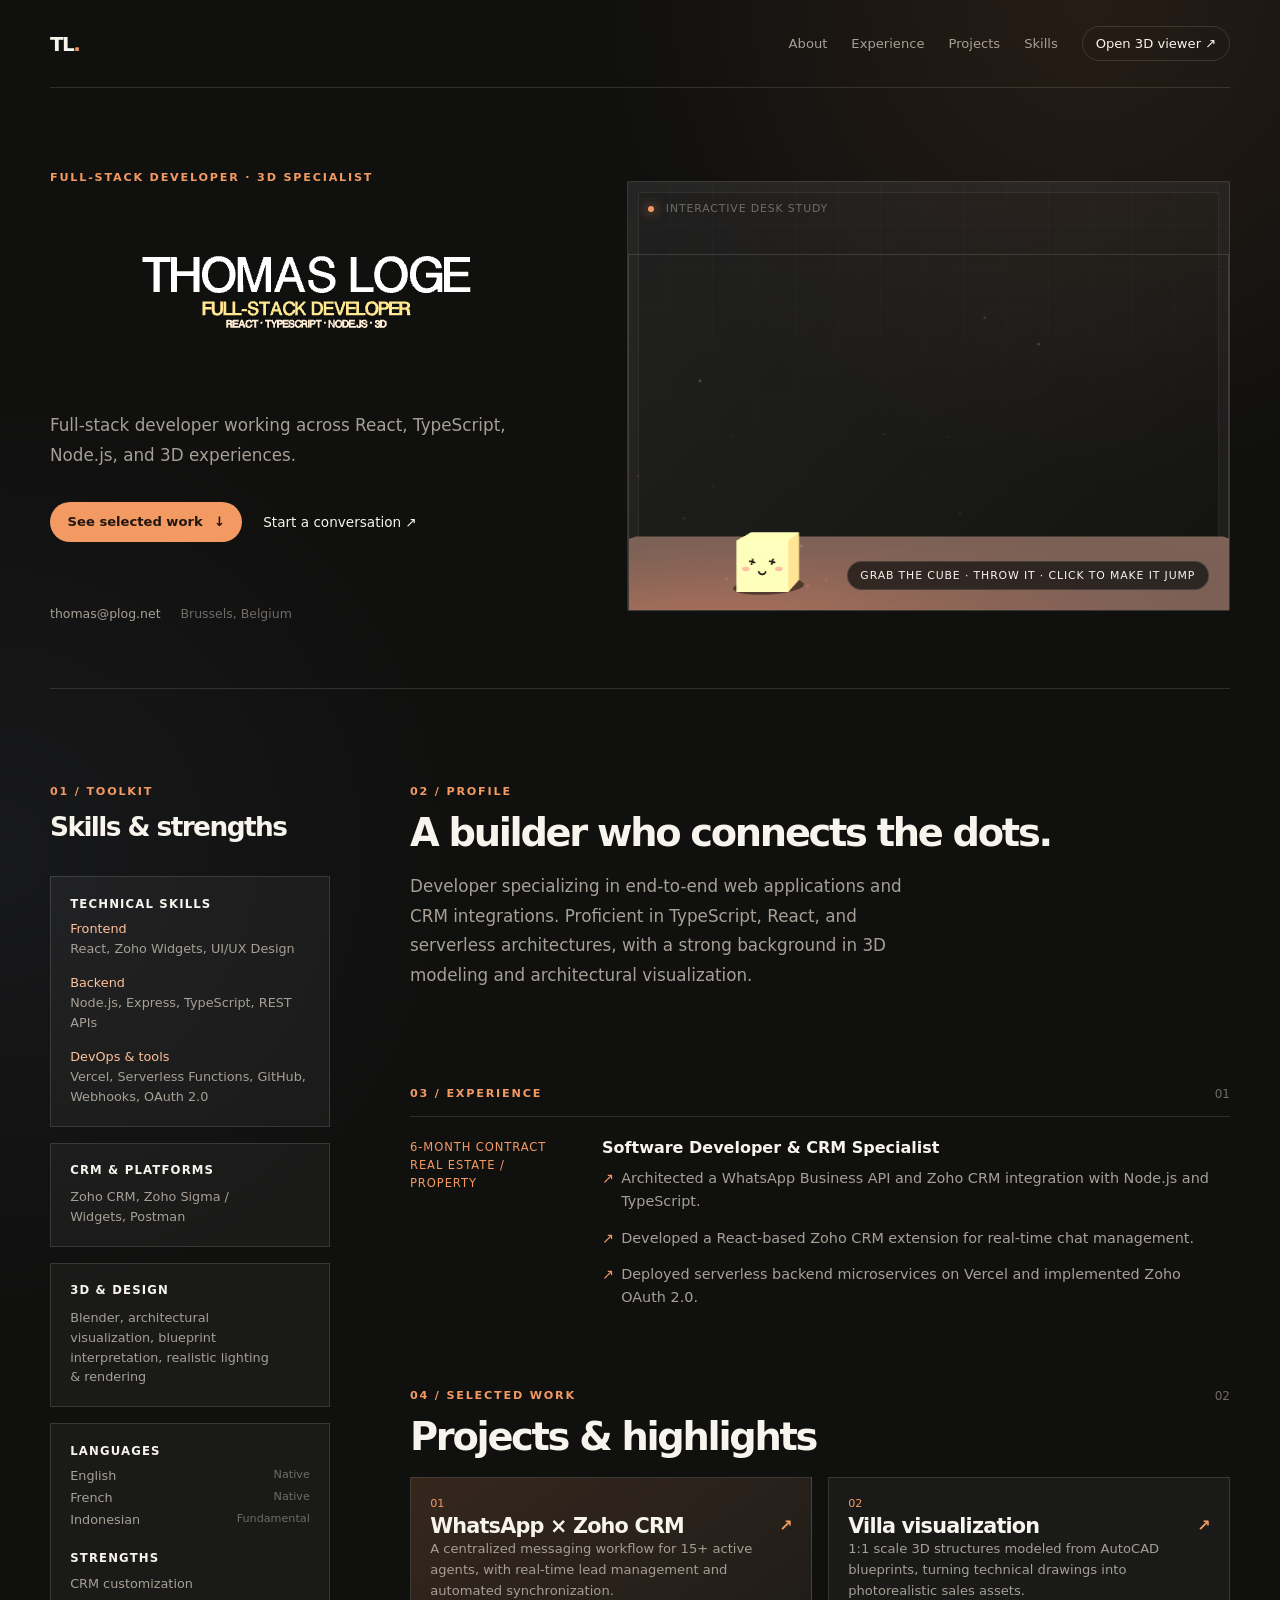
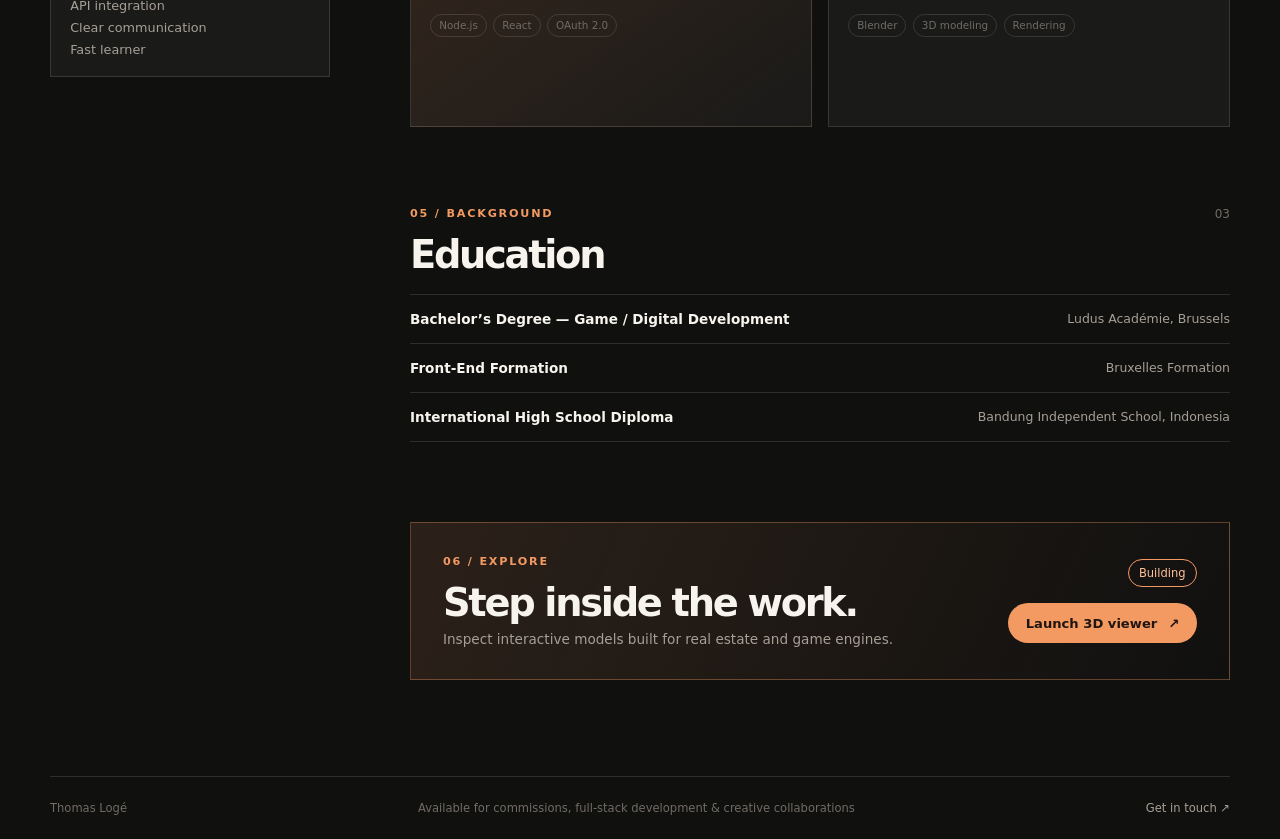
==== index.html @ ea8b8333 "fix: readable hero hint that matches the grab-and-throw interaction Co-Authored-By: Claude Opus 5.5 " ====
<!doctype html>
<html lang="en">
  <head>
    <meta charset="UTF-8" />
    <meta name="viewport" content="width=device-width, initial-scale=1.0" />
    <meta
      name="description"
      content="Thomas Logé is a full-stack developer and 3D specialist based in Brussels."
    />
    <title>Thomas Logé | Full-stack developer & 3D specialist</title>
    <link rel="stylesheet" href="css/styles.css?v=20260926c" />
  </head>

  <body>
    <div class="page-shell">
      <header class="topbar">
        <a class="brand" href="index.html" aria-label="Thomas Logé home">TL<span>.</span></a>
        <nav class="nav-links" aria-label="Primary navigation">
          <a href="#about">About</a>
          <a href="#experience">Experience</a>
          <a href="#projects">Projects</a>
          <a href="#skills">Skills</a>
          <a class="nav-cta" href="pages/viewer.html">Open 3D viewer <span aria-hidden="true">↗</span></a>
        </nav>
      </header>

      <main>
        <section class="hero" id="about">
          <div class="hero-copy">
            <p class="eyebrow">Full-stack developer · 3D specialist</p>
            <div class="hero-headline">
              <h1 class="sr-only">Thomas Logé</h1>
              <canvas id="heroHeadline3d" aria-label="Interactive 3D text reading Thomas Logé, full-stack developer"></canvas>
              <div id="heroHeadlineFallback" class="hero-headline-fallback" aria-hidden="true">
                <strong>Thomas <em>Logé</em></strong>
                <span>Full-stack developer · React · TypeScript · Node.js · 3D</span>
              </div>
            </div>
            <p class="hero-text">
              Full-stack developer working across React, TypeScript, Node.js, and 3D
              experiences.
            </p>
            <div class="hero-actions">
              <a class="btn btn-primary" href="#projects">See selected work <span aria-hidden="true">↓</span></a>
              <a class="text-link" href="mailto:thomas@plog.net">Start a conversation <span aria-hidden="true">↗</span></a>
            </div>
            <div class="contact-bar" aria-label="Contact details">
              <a href="mailto:thomas@plog.net">thomas@plog.net</a>
              <span>Brussels, Belgium</span>
            </div>
          </div>

          <div class="hero-visual" aria-label="Interactive 3D introduction">
            <div class="hero-visual-label"><span class="status-dot"></span> Interactive desk study</div>
            <div class="hero-title-3d">
              <canvas id="hero3dText" aria-label="Interactive 3D cube character"></canvas>
            </div>
            <p class="hero-hint">Grab the cube · throw it · click to make it jump</p>
          </div>
        </section>

        <div class="section-rule"></div>

        <section class="content-layout">
          <aside class="sidebar" id="skills">
            <div class="section-intro">
              <p class="eyebrow">01 / Toolkit</p>
              <h2>Skills & strengths</h2>
            </div>

            <article class="info-card">
              <h3>Technical skills</h3>
              <dl class="skill-list">
                <div><dt>Frontend</dt><dd>React, Zoho Widgets, UI/UX Design</dd></div>
                <div><dt>Backend</dt><dd>Node.js, Express, TypeScript, REST APIs</dd></div>
                <div><dt>DevOps & tools</dt><dd>Vercel, Serverless Functions, GitHub, Webhooks, OAuth 2.0</dd></div>
              </dl>
            </article>

            <article class="info-card compact-card">
              <h3>CRM & platforms</h3>
              <p>Zoho CRM, Zoho Sigma / Widgets, Postman</p>
            </article>

            <article class="info-card compact-card">
              <h3>3D & design</h3>
              <p>Blender, architectural visualization, blueprint interpretation, realistic lighting & rendering</p>
            </article>

            <article class="info-card split-card">
              <div>
                <h3>Languages</h3>
                <ul class="clean-list">
                  <li>English <span>Native</span></li>
                  <li>French <span>Native</span></li>
                  <li>Indonesian <span>Fundamental</span></li>
                </ul>
              </div>
              <div>
                <h3>Strengths</h3>
                <ul class="clean-list">
                  <li>CRM customization</li>
                  <li>API integration</li>
                  <li>Clear communication</li>
                  <li>Fast learner</li>
                </ul>
              </div>
            </article>
          </aside>

          <div class="main-column">
            <section class="section-block" aria-labelledby="summary-title">
              <p class="eyebrow">02 / Profile</p>
              <h2 id="summary-title">A builder who connects the dots.</h2>
              <p class="lead">
                Developer specializing in end-to-end web applications and CRM integrations.
                Proficient in TypeScript, React, and serverless architectures, with a strong
                background in 3D modeling and architectural visualization.
              </p>
            </section>

            <section class="section-block" id="experience" aria-labelledby="experience-title">
              <div class="section-heading">
                <p class="eyebrow">03 / Experience</p>
                <span class="section-index">01</span>
              </div>
              <div class="timeline-item">
                <div class="timeline-meta">6-month contract<br />Real estate / property</div>
                <div>
                  <h3 id="experience-title">Software Developer & CRM Specialist</h3>
                  <ul class="feature-list">
                    <li>Architected a WhatsApp Business API and Zoho CRM integration with Node.js and TypeScript.</li>
                    <li>Developed a React-based Zoho CRM extension for real-time chat management.</li>
                    <li>Deployed serverless backend microservices on Vercel and implemented Zoho OAuth 2.0.</li>
                  </ul>
                </div>
              </div>
            </section>

            <section class="section-block" id="projects" aria-labelledby="projects-title">
              <div class="section-heading">
                <p class="eyebrow">04 / Selected work</p>
                <span class="section-index">02</span>
              </div>
              <h2 id="projects-title">Projects & highlights</h2>
              <div class="project-grid">
                <article class="project-card project-card-accent" data-project-card>
                  <span class="project-number">01</span>
                  <button class="project-toggle" type="button" aria-expanded="false">
                    <span>WhatsApp × Zoho CRM</span><span class="project-arrow" aria-hidden="true">↗</span>
                  </button>
                  <p>A centralized messaging workflow for 15+ active agents, with real-time lead management and automated synchronization.</p>
                  <div class="tag-list"><span>Node.js</span><span>React</span><span>OAuth 2.0</span></div>
                  <div class="project-detail">
                    <strong>What I built</strong>
                    <p>A Node.js and TypeScript bridge, a React CRM widget, OAuth 2.0 authentication, and REST webhooks for reliable lead synchronization.</p>
                  </div>
                </article>
                <article class="project-card" data-project-card>
                  <span class="project-number">02</span>
                  <button class="project-toggle" type="button" aria-expanded="false">
                    <span>Villa visualization</span><span class="project-arrow" aria-hidden="true">↗</span>
                  </button>
                  <p>1:1 scale 3D structures modeled from AutoCAD blueprints, turning technical drawings into photorealistic sales assets.</p>
                  <div class="tag-list"><span>Blender</span><span>3D modeling</span><span>Rendering</span></div>
                  <div class="project-detail">
                    <strong>What I built</strong>
                    <p>Technical models from 2D drawings, resolved design conflicts before construction, and photorealistic renders for property sales.</p>
                  </div>
                </article>
              </div>
            </section>

            <section class="section-block" aria-labelledby="education-title">
              <div class="section-heading">
                <p class="eyebrow">05 / Background</p>
                <span class="section-index">03</span>
              </div>
              <h2 id="education-title">Education</h2>
              <div class="education-list">
                <div><strong>Bachelor’s Degree — Game / Digital Development</strong><span>Ludus Académie, Brussels</span></div>
                <div><strong>Front-End Formation</strong><span>Bruxelles Formation</span></div>
                <div><strong>International High School Diploma</strong><span>Bandung Independent School, Indonesia</span></div>
              </div>
            </section>

            <section class="viewer-promo" aria-labelledby="viewer-title">
              <div>
                <p class="eyebrow">06 / Explore</p>
                <h2 id="viewer-title">Step inside the work.</h2>
                <p>Inspect interactive models built for real estate and game engines.</p>
              </div>
              <div class="model-launcher">
                <div id="modelList" class="model-list"><span class="muted">Loading models…</span></div>
                <a id="enterModelBtn" class="btn btn-primary" href="pages/viewer.html">Launch 3D viewer <span aria-hidden="true">↗</span></a>
              </div>
            </section>
          </div>
        </section>
      </main>

      <footer class="footer">
        <span>Thomas Logé</span>
        <span>Available for commissions, full-stack development & creative collaborations</span>
        <a href="mailto:thomas@plog.net">Get in touch ↗</a>
      </footer>
    </div>

    <script type="importmap">
      {"imports":{"three":"./js/libs/package/build/three.module.js"}}
    </script>
    <script type="module" src="js/home.js?v=20260926d"></script>
  </body>
</html>
---- css/styles.css ----
:root {
  color-scheme: dark;
  --ink: #f7f3ed;
  --muted: #a69f96;
  --faint: #706b65;
  --line: rgba(247, 243, 237, 0.13);
  --panel: rgba(255, 255, 255, 0.045);
  --orange: #f39a63;
  --orange-light: #ffc09a;
  --bg: #10100f;
  font-family: Inter, ui-sans-serif, system-ui, -apple-system, BlinkMacSystemFont, "Segoe UI", sans-serif;
}

* { box-sizing: border-box; }
html { scroll-behavior: smooth; }
body {
  margin: 0;
  min-height: 100vh;
  color: var(--ink);
  background:
    radial-gradient(circle at 85% 0%, rgba(117, 72, 43, .22), transparent 30rem),
    radial-gradient(circle at 0% 35%, rgba(68, 74, 93, .15), transparent 28rem),
    var(--bg);
}
a { color: inherit; }
.page-shell { width: min(1180px, calc(100% - 3rem)); margin: auto; }
.topbar { display: flex; align-items: center; justify-content: space-between; min-height: 88px; border-bottom: 1px solid var(--line); }
.brand { font-size: 1.25rem; font-weight: 800; letter-spacing: -.08em; text-decoration: none; }
.brand span { color: var(--orange); }
.nav-links { display: flex; align-items: center; gap: 1.5rem; }
.nav-links a { color: var(--muted); font-size: .82rem; text-decoration: none; transition: color .2s ease; }
.nav-links a:hover, .nav-links a:focus-visible { color: var(--ink); }
.nav-links .nav-cta { color: var(--ink); padding: .55rem .8rem; border: 1px solid var(--line); border-radius: 999px; }
.hero { display: grid; grid-template-columns: minmax(0, .92fr) minmax(420px, 1.08fr); gap: 4rem; align-items: center; min-height: 600px; padding: 5rem 0 4rem; }
.eyebrow { margin: 0 0 1rem; color: var(--orange); font-size: .7rem; font-weight: 700; letter-spacing: .16em; text-transform: uppercase; }
h1, h2, h3, p { margin-top: 0; }
.sr-only { position: absolute; width: 1px; height: 1px; overflow: hidden; clip: rect(0,0,0,0); white-space: nowrap; clip-path: inset(50%); }
h1 { max-width: 650px; margin-bottom: 1.5rem; font-size: clamp(3.5rem, 7vw, 6.7rem); line-height: .92; letter-spacing: -.08em; }
h1 em { color: var(--orange-light); font-style: normal; }
h2 { margin-bottom: 1.25rem; font-size: clamp(1.8rem, 3vw, 3rem); line-height: 1; letter-spacing: -.06em; }
h3 { margin-bottom: .65rem; font-size: 1rem; }
.hero-text, .lead { max-width: 520px; color: var(--muted); font-size: 1.05rem; line-height: 1.75; }
.hero-headline { min-height: 175px; position: relative; margin-bottom: 1.5rem; }
#heroHeadline3d { width: 100%; height: 175px; cursor: grab; touch-action: none; }
#heroHeadline3d:active { cursor: grabbing; }
.hero-headline-fallback { position: absolute; inset: 0; display: flex; flex-direction: column; justify-content: center; gap: .55rem; pointer-events: none; }
.hero-headline-fallback strong { font-size: clamp(3.5rem, 7vw, 6.7rem); line-height: .92; letter-spacing: -.08em; }
.hero-headline-fallback em { color: var(--orange-light); font-style: normal; }
.hero-headline-fallback span { color: var(--orange); font-size: .75rem; letter-spacing: .1em; text-transform: uppercase; }
.hero-headline-fallback.hidden { display: none; }
.hero-actions { display: flex; align-items: center; gap: 1.3rem; margin-top: 2rem; }
.btn { display: inline-flex; align-items: center; gap: .7rem; border: 0; border-radius: 999px; padding: .78rem 1.1rem; font: inherit; font-size: .82rem; font-weight: 700; text-decoration: none; transition: transform .2s ease, background .2s ease; }
.btn:hover, .btn:focus-visible { transform: translateY(-2px); }
.btn-primary { color: #21150f; background: var(--orange); }
.text-link { color: var(--ink); font-size: .85rem; text-decoration: none; }
.text-link span, .btn span { color: inherit; }
.contact-bar { display: flex; gap: 1.25rem; margin-top: 4rem; color: var(--faint); font-size: .78rem; }
.contact-bar a { color: var(--muted); text-decoration: none; }
.hero-visual { min-height: 430px; position: relative; overflow: hidden; border: 1px solid var(--line); border-radius: 2px; background: linear-gradient(135deg, rgba(255,255,255,.07), rgba(255,255,255,.015)); box-shadow: inset 0 0 0 10px rgba(16,16,15,.35), inset 0 0 0 11px rgba(247,243,237,.08); }
.hero-visual::before { content: ""; position: absolute; inset: 0; opacity: .35; background-image: linear-gradient(rgba(255,255,255,.06) 1px, transparent 1px), linear-gradient(90deg, rgba(255,255,255,.06) 1px, transparent 1px); background-size: 42px 42px; mask-image: linear-gradient(to bottom, black, transparent); }
.hero-visual-label, .hero-hint { position: absolute; z-index: 2; color: var(--faint); font-size: .68rem; letter-spacing: .08em; text-transform: uppercase; }
.hero-visual-label { top: 1.25rem; left: 1.25rem; }
.hero-hint { right: 1.25rem; bottom: 1.25rem; margin: 0; padding: .45rem .8rem; border: 1px solid rgba(255,255,255,.12); border-radius: 999px; background: rgba(16,16,15,.72); color: var(--ink); pointer-events: none; }
.status-dot { display: inline-block; width: 6px; height: 6px; margin-right: .45rem; border-radius: 50%; background: var(--orange); box-shadow: 0 0 12px var(--orange); }
.hero-title-3d {
  position: absolute;
  inset: 4.5rem 0 0;
  border: 1px solid var(--line);
  border-bottom: 0;
}
#hero3dText { width: 100%; height: 100%; cursor: grab; touch-action: none; }
#hero3dText:active { cursor: grabbing; }
.section-rule { border-top: 1px solid var(--line); }
.content-layout { display: grid; grid-template-columns: 280px minmax(0, 1fr); gap: 5rem; padding: 6rem 0; }
.sidebar { display: flex; flex-direction: column; gap: 1rem; }
.section-intro h2 { font-size: 1.65rem; }
.info-card, .project-card { padding: 1.2rem; border: 1px solid var(--line); background: var(--panel); }
.info-card h3 { color: var(--ink); font-size: .73rem; letter-spacing: .1em; text-transform: uppercase; }
.skill-list, .skill-list div { margin: 0; }
.skill-list { display: grid; gap: 1rem; }
.skill-list dt { margin-bottom: .2rem; color: var(--orange-light); font-size: .8rem; }
.skill-list dd, .info-card p { margin: 0; color: var(--muted); font-size: .8rem; line-height: 1.55; }
.compact-card p { max-width: 210px; }
.split-card { display: grid; gap: 1.5rem; }
.clean-list, .feature-list { margin: 0; padding: 0; list-style: none; }
.clean-list { display: grid; gap: .45rem; color: var(--muted); font-size: .8rem; }
.clean-list li { display: flex; justify-content: space-between; gap: .5rem; }
.clean-list span { color: var(--faint); font-size: .7rem; }
.main-column { min-width: 0; }
.section-block { padding: 0 0 5rem; }
.section-heading { display: flex; justify-content: space-between; align-items: start; }
.section-index { color: var(--faint); font-size: .75rem; }
.timeline-item { display: grid; grid-template-columns: 160px 1fr; gap: 2rem; padding-top: 1.3rem; border-top: 1px solid var(--line); }
.timeline-meta { color: var(--orange); font-size: .72rem; line-height: 1.6; text-transform: uppercase; letter-spacing: .08em; }
.feature-list { display: grid; gap: .85rem; color: var(--muted); font-size: .9rem; line-height: 1.6; }
.feature-list li { position: relative; padding-left: 1.2rem; }
.feature-list li::before { content: "↗"; position: absolute; left: 0; color: var(--orange); }
.project-grid { display: grid; grid-template-columns: repeat(2, minmax(0, 1fr)); gap: 1rem; }
.project-card { min-height: 250px; position: relative; display: flex; flex-direction: column; cursor: grab; transform: translate3d(0,0,0) rotate(0deg); transition: border-color .2s ease, background .2s ease, transform .18s ease, box-shadow .2s ease; touch-action: none; }
.project-card:active { cursor: grabbing; }
.project-card:hover, .project-card.is-expanded { border-color: rgba(243,154,99,.5); box-shadow: 0 18px 35px rgba(0,0,0,.16); }
.project-card-accent { background: linear-gradient(145deg, rgba(243,154,99,.17), var(--panel)); }
.project-number { color: var(--orange); font-size: .7rem; }
.project-toggle { display: flex; align-items: center; justify-content: space-between; gap: 1rem; margin-top: auto; padding: 0; border: 0; color: var(--ink); background: transparent; cursor: pointer; font: inherit; font-size: 1.3rem; font-weight: 700; letter-spacing: -.04em; text-align: left; }
.project-arrow { color: var(--orange); font-size: 1rem; transition: transform .2s ease; }
.project-card.is-expanded .project-arrow { transform: rotate(90deg); }
.project-card p { color: var(--muted); font-size: .82rem; line-height: 1.6; }
.project-detail { display: grid; grid-template-rows: 0fr; opacity: 0; transition: grid-template-rows .3s ease, opacity .2s ease, margin-top .3s ease; }
.project-detail > * { overflow: hidden; }
.project-detail strong { color: var(--orange-light); font-size: .72rem; text-transform: uppercase; letter-spacing: .1em; }
.project-detail p { margin: .4rem 0 0; }
.project-card.is-expanded .project-detail { grid-template-rows: 1fr; opacity: 1; margin-top: 1rem; }
.tag-list { display: flex; flex-wrap: wrap; gap: .4rem; }
.tag-list span { padding: .3rem .5rem; border: 1px solid var(--line); border-radius: 999px; color: var(--faint); font-size: .65rem; }
.education-list { border-top: 1px solid var(--line); }
.education-list div { display: flex; justify-content: space-between; gap: 1rem; padding: 1rem 0; border-bottom: 1px solid var(--line); font-size: .85rem; }
.education-list span { color: var(--muted); font-size: .78rem; text-align: right; }
.viewer-promo { display: flex; justify-content: space-between; gap: 2rem; padding: 2rem; border: 1px solid rgba(243,154,99,.35); background: linear-gradient(115deg, rgba(243,154,99,.12), transparent); }
.viewer-promo h2 { margin-bottom: .5rem; }
.viewer-promo p:not(.eyebrow) { margin: 0; color: var(--muted); font-size: .85rem; }
.model-launcher { display: flex; flex-direction: column; align-items: flex-end; justify-content: center; gap: 1rem; min-width: 190px; }
.model-list { color: var(--muted); font-size: .8rem; }
.model-list ul { display: flex; flex-wrap: wrap; gap: .4rem; margin: 0; padding: 0; list-style: none; }
.model-list button { border: 1px solid var(--line); border-radius: 999px; padding: .4rem .65rem; color: var(--muted); background: transparent; cursor: pointer; font: inherit; font-size: .72rem; }
.model-list button.selected { border-color: var(--orange); color: var(--orange-light); }
.footer { display: flex; justify-content: space-between; gap: 1rem; padding: 1.5rem 0; border-top: 1px solid var(--line); color: var(--faint); font-size: .72rem; }
.footer a { color: var(--muted); text-decoration: none; }
.muted { color: var(--muted); }
.section-block, .sidebar, .viewer-promo { opacity: 0; transform: translateY(22px); transition: opacity .65s ease, transform .65s ease; }
.section-block.is-visible, .sidebar.is-visible, .viewer-promo.is-visible { opacity: 1; transform: translateY(0); }

/* Viewer */
body.viewer-page { background: #080909; }
.viewer-shell { min-height: 100vh; display: flex; flex-direction: column; }
.viewer-topbar { display: flex; justify-content: space-between; align-items: center; padding: 1rem 1.5rem; }
.viewer-topbar .brand { white-space: nowrap; }
.viewer-menu-toggle { display: none; border: 1px solid var(--line); border-radius: 999px; padding: .5rem .7rem; color: var(--ink); background: transparent; cursor: pointer; font: inherit; font-size: 1rem; line-height: 1; }
.viewer-topbar .nav-links .active { color: var(--ink); }
.viewer-main { flex: 1; display: flex; padding: 0 1.5rem 1.5rem; }
.viewer-canvas { position: relative; flex: 1; min-height: 78vh; overflow: hidden; border: 1px solid var(--line); background: #050606; cursor: grab; }
.viewer-canvas.looking { cursor: grabbing; }
.viewer-canvas canvas { display: block; width: 100%; height: 100%; }
.viewer-overlay { position: absolute; z-index: 2; inset: 0; display: flex; justify-content: center; align-items: center; padding: 2rem; background: rgba(5,6,6,.72); text-align: center; }
.overlay-card { max-width: 450px; padding: 2rem; border: 1px solid var(--line); background: rgba(16,16,15,.9); }
.overlay-card h1 { margin: 0 0 .75rem; font-size: 2rem; letter-spacing: -.06em; }
.overlay-card p { color: var(--muted); line-height: 1.6; }
.viewer-canvas:active { cursor: grabbing; }
.viewer-canvas > canvas { position: absolute; inset: 0; touch-action: none; }
.viewer-status[hidden], .viewer-progress[hidden] { display: none; }
.viewer-status { position: absolute; z-index: 3; inset: 0; display: flex; flex-direction: column; align-items: center; justify-content: center; gap: .9rem; color: var(--muted); font-size: .9rem; pointer-events: none; }
.viewer-status p { margin: 0; }
.viewer-progress { width: min(240px, 60%); height: 3px; border-radius: 999px; background: var(--line); overflow: hidden; }
.viewer-progress span { display: block; width: 0; height: 100%; background: var(--orange); transition: width .2s ease; }
.viewer-tools { position: absolute; z-index: 3; top: 1rem; right: 1rem; display: flex; gap: .5rem; }
.viewer-tools button { padding: .5rem .85rem; border: 1px solid var(--line); border-radius: 999px; background: rgba(16,16,15,.82); color: var(--ink); font: inherit; font-size: .78rem; cursor: pointer; }
.viewer-tools button:hover, .viewer-tools button:focus-visible { border-color: var(--orange); }
.viewer-hint { position: absolute; z-index: 3; left: 50%; bottom: 1rem; display: flex; flex-wrap: wrap; justify-content: center; gap: .4rem 1rem; max-width: calc(100% - 2rem); margin: 0; padding: .55rem 1.1rem; border: 1px solid var(--line); border-radius: 999px; background: rgba(16,16,15,.82); color: var(--muted); font-size: .78rem; transform: translateX(-50%); pointer-events: none; transition: opacity .6s ease; }
.viewer-hint.is-faded { opacity: .3; }
.viewer-hint kbd { margin-right: .15rem; padding: 0 .35rem; border: 1px solid var(--line); border-radius: .3rem; color: var(--ink); font: inherit; }
@media (hover: none) { .viewer-hint .keys-only { display: none; } }

@media (max-width: 820px) {
  .page-shell { width: min(100% - 2rem, 620px); }
  .topbar { align-items: flex-start; gap: 1rem; padding: 1.25rem 0; }
  .nav-links { flex-wrap: wrap; justify-content: flex-end; gap: .7rem 1rem; }
  .nav-links a:not(.nav-cta) { display: none; }
  .hero { grid-template-columns: 1fr; gap: 2rem; min-height: 0; padding: 4rem 0; }
  .hero-visual { min-height: 330px; }
  .content-layout { grid-template-columns: 1fr; gap: 3rem; padding: 4rem 0; }
  .sidebar { display: grid; grid-template-columns: repeat(2, minmax(0, 1fr)); }
  .section-intro { grid-column: 1 / -1; }
  .project-grid { grid-template-columns: 1fr; }
  .viewer-promo { flex-direction: column; }
  .model-launcher { align-items: flex-start; }
  .footer { flex-direction: column; }
  .viewer-topbar { position: relative; padding: 1rem; }
  .viewer-menu-toggle { display: inline-flex; align-items: center; justify-content: center; margin-left: auto; }
  .viewer-topbar .nav-links { position: absolute; z-index: 5; top: calc(100% - .25rem); right: 1rem; display: none; flex-direction: column; align-items: stretch; gap: 0; min-width: 150px; padding: .4rem; border: 1px solid var(--line); border-radius: .5rem; background: rgba(16,16,15,.97); box-shadow: 0 16px 30px rgba(0,0,0,.25); }
  .viewer-topbar .nav-links.is-open { display: flex; }
  .viewer-topbar .nav-links a { display: block; padding: .7rem .75rem; }
  .viewer-main { min-height: 0; padding: 0 .75rem .75rem; }
  .viewer-canvas { min-height: calc(100vh - 5rem); }
}
@media (prefers-reduced-motion: reduce) {
  html { scroll-behavior: auto; }
  *, *::before, *::after { animation-duration: .01ms !important; animation-iteration-count: 1 !important; transition-duration: .01ms !important; }
  .section-block, .sidebar, .viewer-promo { opacity: 1; transform: none; }
}
@media (max-width: 520px) {
  .page-shell { width: min(100% - 1.5rem, 480px); }
  h1 { font-size: clamp(3rem, 15vw, 4.5rem); }
  .hero-actions, .contact-bar { flex-wrap: wrap; }
  .hero { padding: 3rem 0; }
  .hero-headline { min-height: 140px; }
  #heroHeadline3d { height: 140px; }
  .hero-visual { min-height: 360px; }
  .hero-visual-label { top: .9rem; left: .9rem; }
  .hero-hint { right: .9rem; bottom: .9rem; max-width: 65%; text-align: right; }
  .content-layout { padding: 3.5rem 0; }
  .sidebar { display: flex; }
  .timeline-item, .education-list div { grid-template-columns: 1fr; display: grid; gap: .6rem; }
  .education-list span { text-align: left; }
  .viewer-topbar .brand { max-width: calc(100% - 3.5rem); overflow: hidden; text-overflow: ellipsis; }
  .viewer-overlay { padding: 1rem; }
  .overlay-card { padding: 1.35rem; }
}
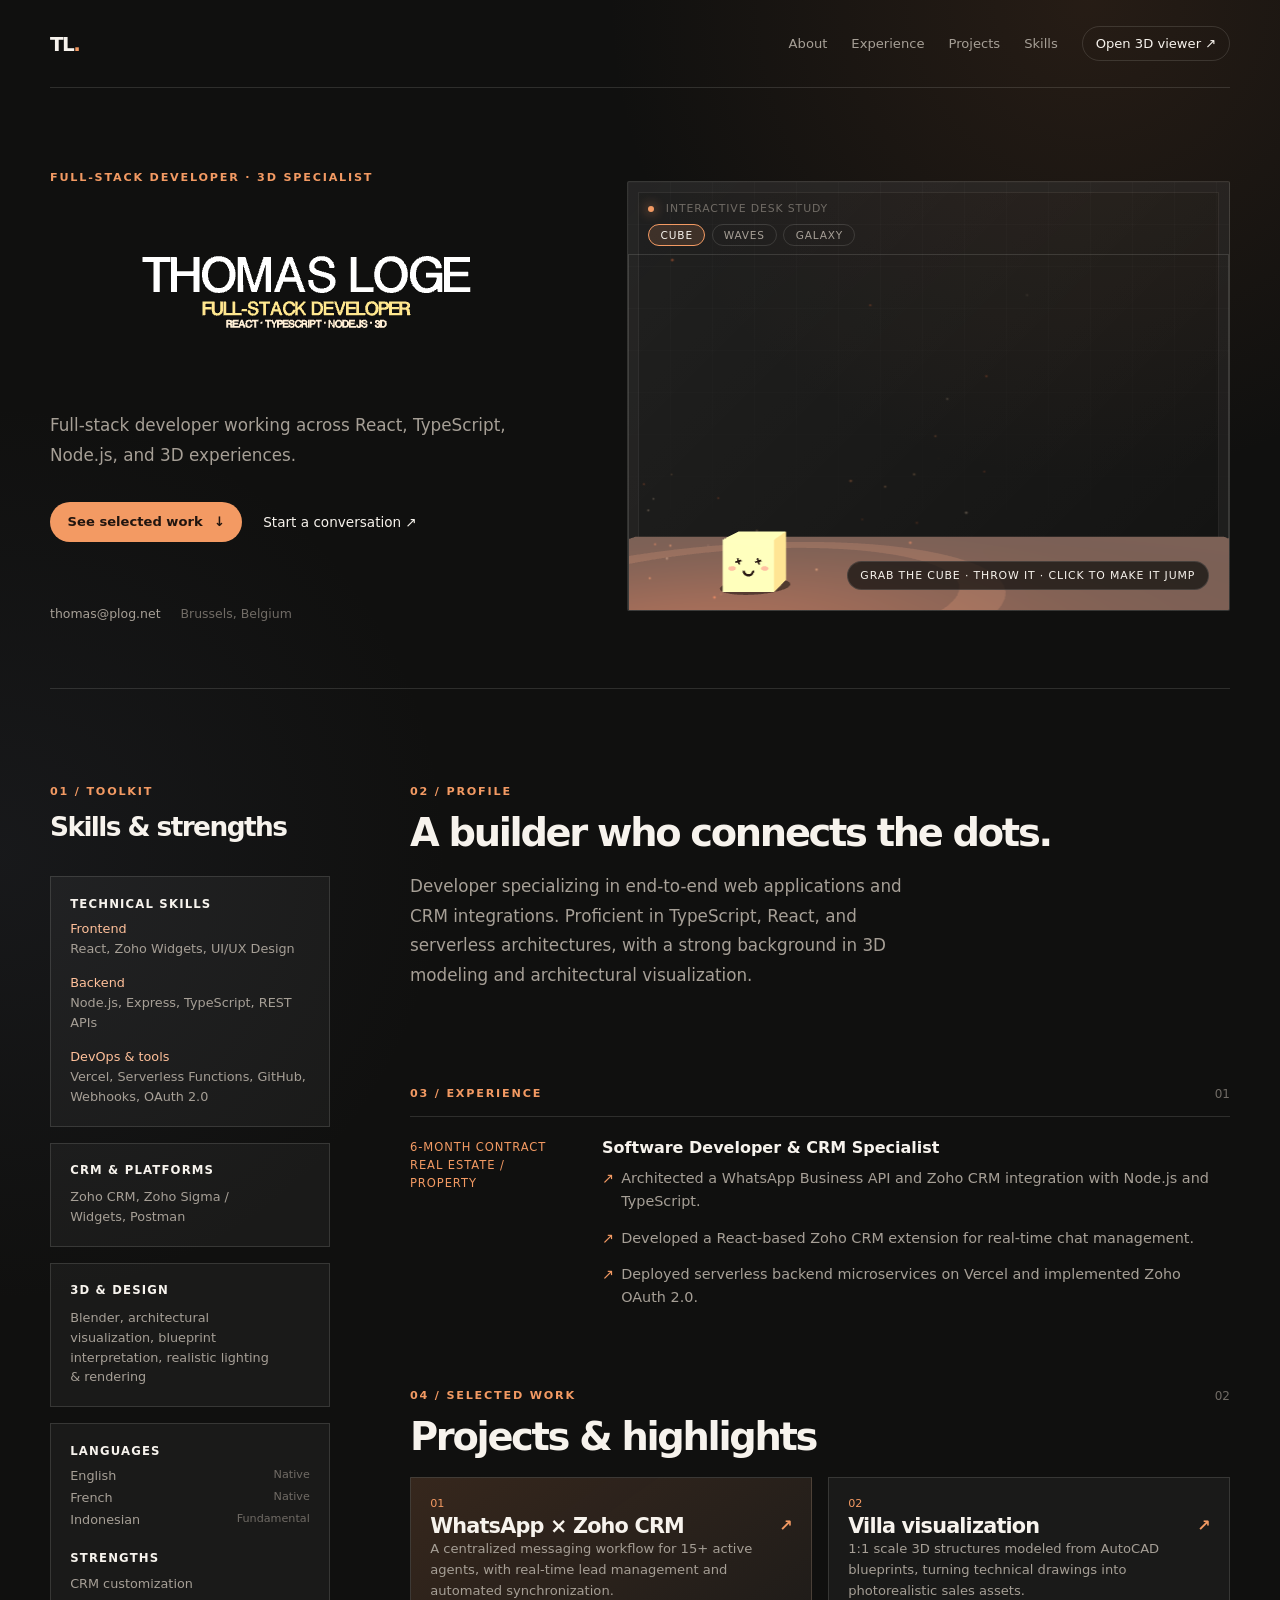
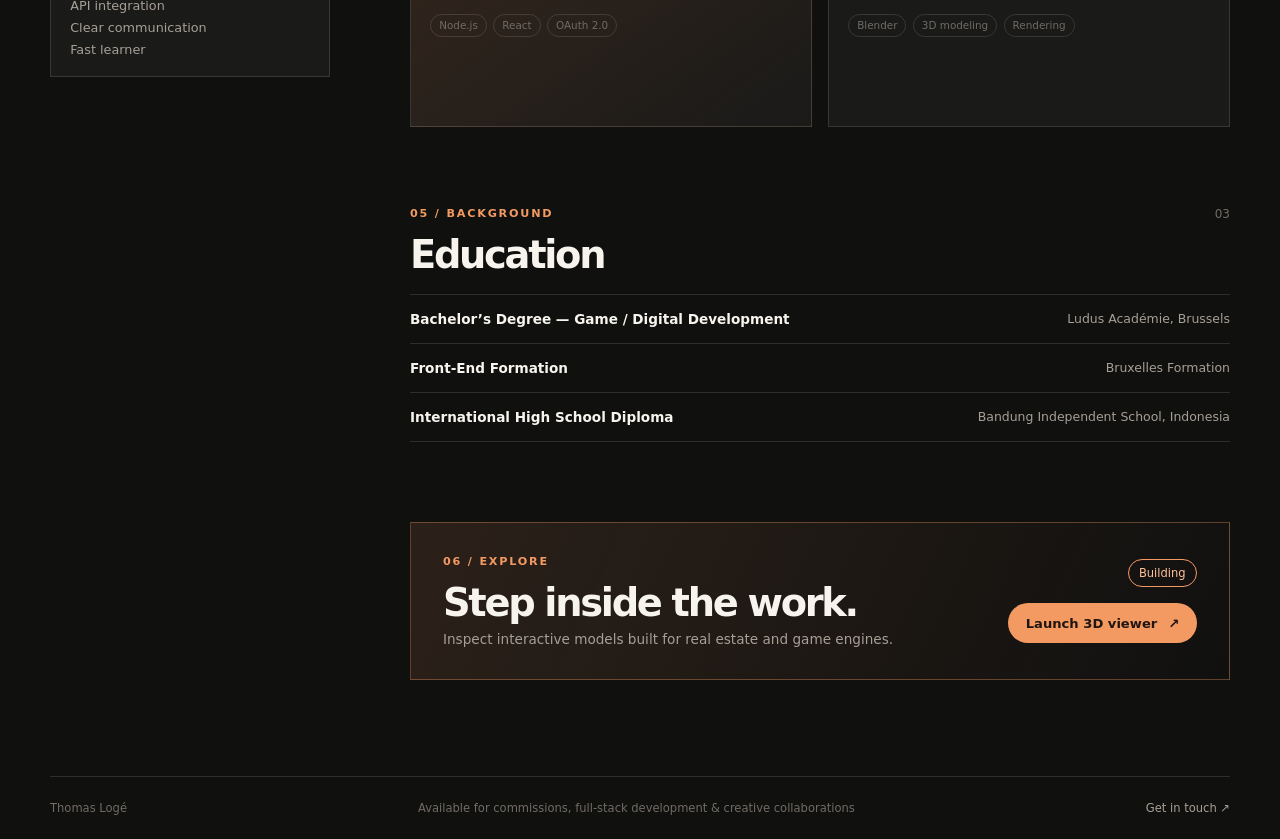
==== commit 329c1722: "feat: hero tabs to switch between cube, waves and galaxy animations Each tab shows one canvas; hidde" ====
--- a/index.html
+++ b/index.html
@@ -8,7 +8,7 @@
       content="Thomas Logé is a full-stack developer and 3D specialist based in Brussels."
     />
     <title>Thomas Logé | Full-stack developer & 3D specialist</title>
-    <link rel="stylesheet" href="css/styles.css?v=20260926c" />
+    <link rel="stylesheet" href="css/styles.css?v=20260926d" />
   </head>
 
   <body>
@@ -52,8 +52,15 @@
 
           <div class="hero-visual" aria-label="Interactive 3D introduction">
             <div class="hero-visual-label"><span class="status-dot"></span> Interactive desk study</div>
+            <div class="hero-tabs" role="tablist" aria-label="Animations">
+              <button type="button" role="tab" aria-selected="true" data-demo="hero3dText" data-hint="Grab the cube · throw it · click to make it jump">Cube</button>
+              <button type="button" role="tab" aria-selected="false" data-demo="heroWaves" data-hint="Move your cursor over the water">Waves</button>
+              <button type="button" role="tab" aria-selected="false" data-demo="heroGalaxy" data-hint="Move your cursor to tilt it · click for a boost">Galaxy</button>
+            </div>
             <div class="hero-title-3d">
               <canvas id="hero3dText" aria-label="Interactive 3D cube character"></canvas>
+              <canvas id="heroWaves" aria-label="Animated wave field" hidden></canvas>
+              <canvas id="heroGalaxy" aria-label="Spiral galaxy of particles" hidden></canvas>
             </div>
             <p class="hero-hint">Grab the cube · throw it · click to make it jump</p>
           </div>
@@ -209,6 +216,6 @@
     <script type="importmap">
       {"imports":{"three":"./js/libs/package/build/three.module.js"}}
     </script>
-    <script type="module" src="js/home.js?v=20260926d"></script>
+    <script type="module" src="js/home.js?v=20260926e"></script>
   </body>
 </html>
--- a/css/styles.css
+++ b/css/styles.css
@@ -68,6 +68,11 @@
   border: 1px solid var(--line);
   border-bottom: 0;
 }
+.hero-title-3d canvas { position: absolute; inset: 0; width: 100%; height: 100%; }
+.hero-tabs { position: absolute; z-index: 2; top: 2.6rem; left: 1.25rem; display: flex; gap: .4rem; }
+.hero-tabs button { padding: .25rem .7rem; border: 1px solid var(--line); border-radius: 999px; background: transparent; color: var(--muted); font: inherit; font-size: .66rem; letter-spacing: .08em; text-transform: uppercase; cursor: pointer; }
+.hero-tabs button:hover, .hero-tabs button:focus-visible { color: var(--ink); }
+.hero-tabs button[aria-selected="true"] { border-color: var(--orange); background: rgba(243,154,99,.14); color: var(--ink); }
 #hero3dText { width: 100%; height: 100%; cursor: grab; touch-action: none; }
 #hero3dText:active { cursor: grabbing; }
 .section-rule { border-top: 1px solid var(--line); }
@@ -195,6 +200,7 @@
   #heroHeadline3d { height: 140px; }
   .hero-visual { min-height: 360px; }
   .hero-visual-label { top: .9rem; left: .9rem; }
+  .hero-tabs { top: 2.2rem; left: .9rem; }
   .hero-hint { right: .9rem; bottom: .9rem; max-width: 65%; text-align: right; }
   .content-layout { padding: 3.5rem 0; }
   .sidebar { display: flex; }
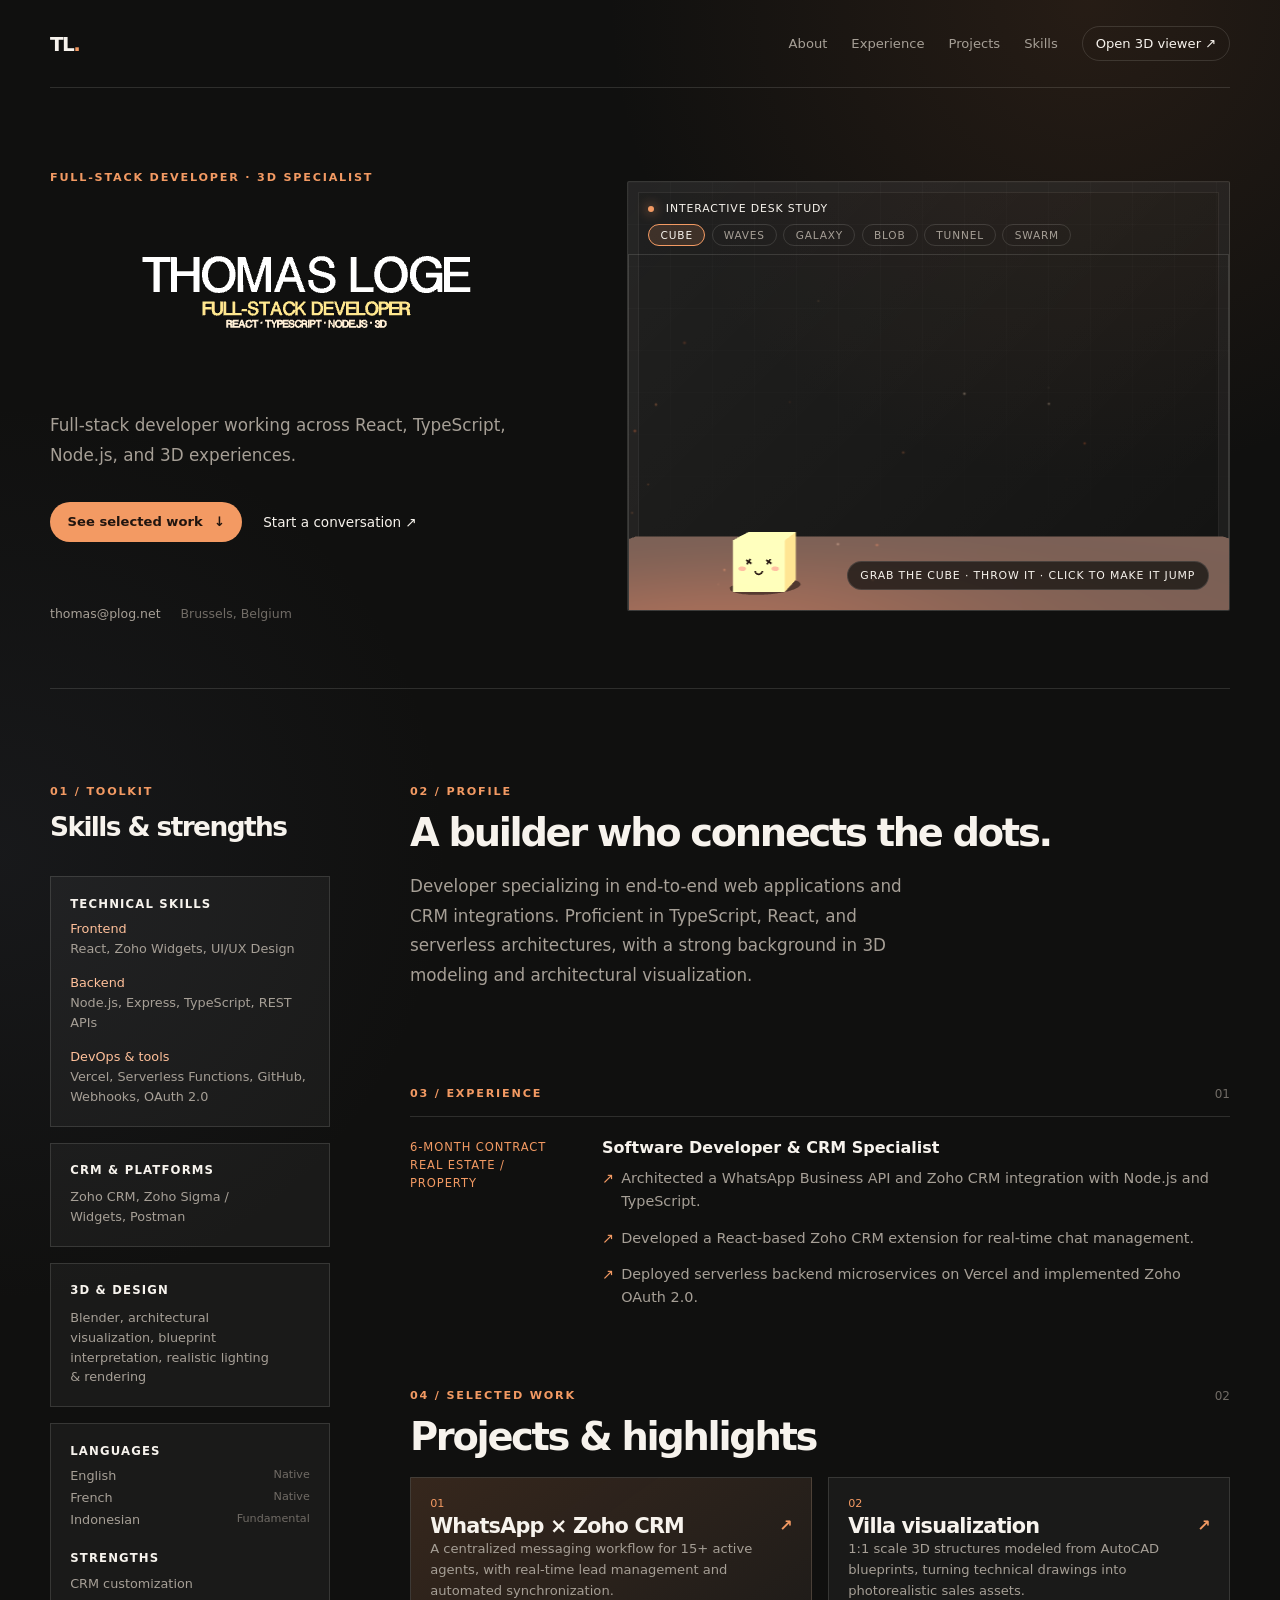
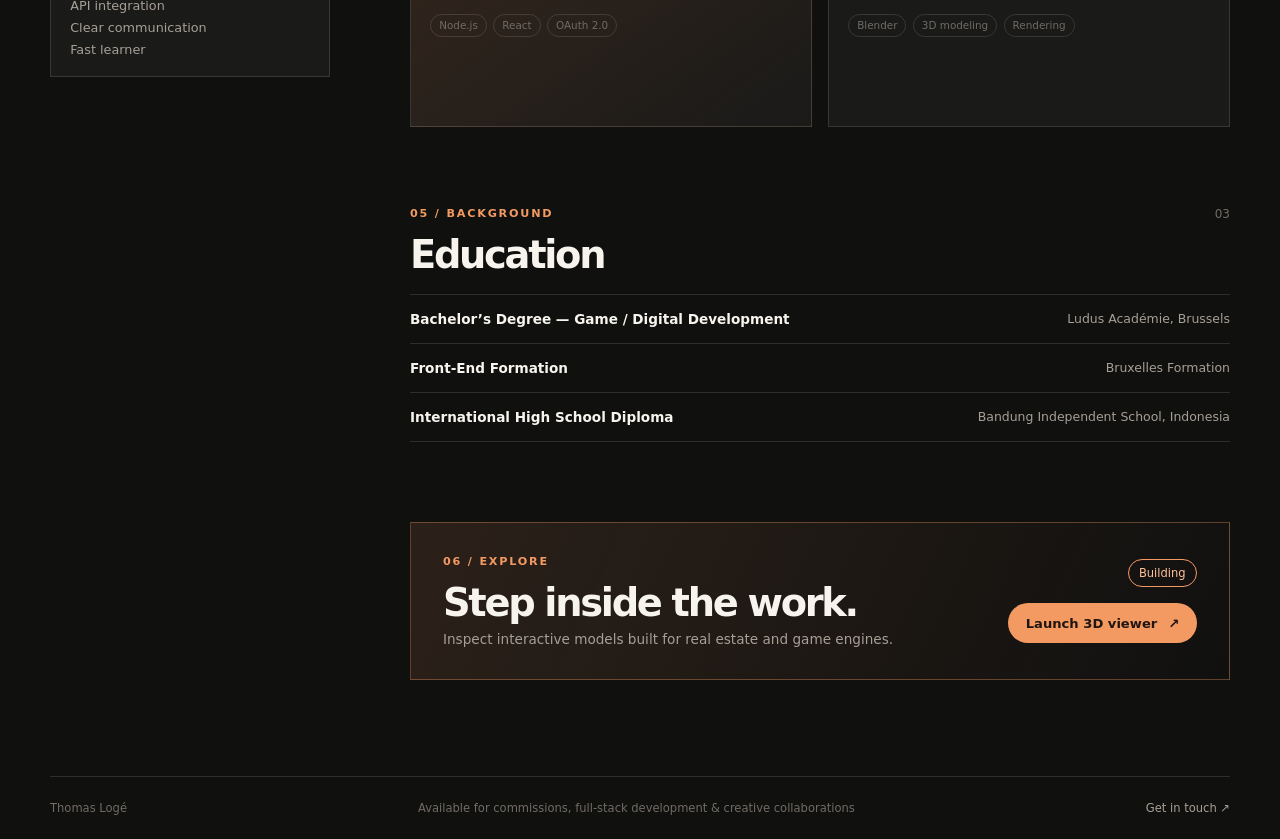
==== commit 3017da01: "feat: blob, tunnel and swarm tabs; white hero label Demos start on first tab click so the page stays" ====
--- a/index.html
+++ b/index.html
@@ -8,7 +8,7 @@
       content="Thomas Logé is a full-stack developer and 3D specialist based in Brussels."
     />
     <title>Thomas Logé | Full-stack developer & 3D specialist</title>
-    <link rel="stylesheet" href="css/styles.css?v=20260926d" />
+    <link rel="stylesheet" href="css/styles.css?v=20260926e" />
   </head>
 
   <body>
@@ -56,11 +56,17 @@
               <button type="button" role="tab" aria-selected="true" data-demo="hero3dText" data-hint="Grab the cube · throw it · click to make it jump">Cube</button>
               <button type="button" role="tab" aria-selected="false" data-demo="heroWaves" data-hint="Move your cursor over the water">Waves</button>
               <button type="button" role="tab" aria-selected="false" data-demo="heroGalaxy" data-hint="Move your cursor to tilt it · click for a boost">Galaxy</button>
+              <button type="button" role="tab" aria-selected="false" data-demo="heroBlob" data-hint="Move your cursor · the blob reaches for it">Blob</button>
+              <button type="button" role="tab" aria-selected="false" data-demo="heroTunnel" data-hint="Steer with your cursor · hold the click to go faster">Tunnel</button>
+              <button type="button" role="tab" aria-selected="false" data-demo="heroSwarm" data-hint="Move to attract the swarm · click to explode it">Swarm</button>
             </div>
             <div class="hero-title-3d">
               <canvas id="hero3dText" aria-label="Interactive 3D cube character"></canvas>
               <canvas id="heroWaves" aria-label="Animated wave field" hidden></canvas>
               <canvas id="heroGalaxy" aria-label="Spiral galaxy of particles" hidden></canvas>
+              <canvas id="heroBlob" aria-label="Glossy morphing blob" hidden></canvas>
+              <canvas id="heroTunnel" aria-label="Flight through a glowing tunnel" hidden></canvas>
+              <canvas id="heroSwarm" aria-label="Particle swarm following the cursor" hidden></canvas>
             </div>
             <p class="hero-hint">Grab the cube · throw it · click to make it jump</p>
           </div>
@@ -216,6 +222,6 @@
     <script type="importmap">
       {"imports":{"three":"./js/libs/package/build/three.module.js"}}
     </script>
-    <script type="module" src="js/home.js?v=20260926e"></script>
+    <script type="module" src="js/home.js?v=20260926f"></script>
   </body>
 </html>
--- a/css/styles.css
+++ b/css/styles.css
@@ -59,7 +59,7 @@
 .hero-visual { min-height: 430px; position: relative; overflow: hidden; border: 1px solid var(--line); border-radius: 2px; background: linear-gradient(135deg, rgba(255,255,255,.07), rgba(255,255,255,.015)); box-shadow: inset 0 0 0 10px rgba(16,16,15,.35), inset 0 0 0 11px rgba(247,243,237,.08); }
 .hero-visual::before { content: ""; position: absolute; inset: 0; opacity: .35; background-image: linear-gradient(rgba(255,255,255,.06) 1px, transparent 1px), linear-gradient(90deg, rgba(255,255,255,.06) 1px, transparent 1px); background-size: 42px 42px; mask-image: linear-gradient(to bottom, black, transparent); }
 .hero-visual-label, .hero-hint { position: absolute; z-index: 2; color: var(--faint); font-size: .68rem; letter-spacing: .08em; text-transform: uppercase; }
-.hero-visual-label { top: 1.25rem; left: 1.25rem; }
+.hero-visual-label { top: 1.25rem; left: 1.25rem; color: var(--ink); }
 .hero-hint { right: 1.25rem; bottom: 1.25rem; margin: 0; padding: .45rem .8rem; border: 1px solid rgba(255,255,255,.12); border-radius: 999px; background: rgba(16,16,15,.72); color: var(--ink); pointer-events: none; }
 .status-dot { display: inline-block; width: 6px; height: 6px; margin-right: .45rem; border-radius: 50%; background: var(--orange); box-shadow: 0 0 12px var(--orange); }
 .hero-title-3d {
@@ -69,8 +69,9 @@
   border-bottom: 0;
 }
 .hero-title-3d canvas { position: absolute; inset: 0; width: 100%; height: 100%; }
-.hero-tabs { position: absolute; z-index: 2; top: 2.6rem; left: 1.25rem; display: flex; gap: .4rem; }
-.hero-tabs button { padding: .25rem .7rem; border: 1px solid var(--line); border-radius: 999px; background: transparent; color: var(--muted); font: inherit; font-size: .66rem; letter-spacing: .08em; text-transform: uppercase; cursor: pointer; }
+.hero-tabs { position: absolute; z-index: 2; top: 2.6rem; left: 1.25rem; right: 1.25rem; display: flex; gap: .4rem; overflow-x: auto; scrollbar-width: none; }
+.hero-tabs::-webkit-scrollbar { display: none; }
+.hero-tabs button { flex-shrink: 0; padding: .25rem .7rem; border: 1px solid var(--line); border-radius: 999px; background: transparent; color: var(--muted); font: inherit; font-size: .66rem; letter-spacing: .08em; text-transform: uppercase; cursor: pointer; }
 .hero-tabs button:hover, .hero-tabs button:focus-visible { color: var(--ink); }
 .hero-tabs button[aria-selected="true"] { border-color: var(--orange); background: rgba(243,154,99,.14); color: var(--ink); }
 #hero3dText { width: 100%; height: 100%; cursor: grab; touch-action: none; }
@@ -200,7 +201,7 @@
   #heroHeadline3d { height: 140px; }
   .hero-visual { min-height: 360px; }
   .hero-visual-label { top: .9rem; left: .9rem; }
-  .hero-tabs { top: 2.2rem; left: .9rem; }
+  .hero-tabs { top: 2.2rem; left: .9rem; right: .9rem; }
   .hero-hint { right: .9rem; bottom: .9rem; max-width: 65%; text-align: right; }
   .content-layout { padding: 3.5rem 0; }
   .sidebar { display: flex; }
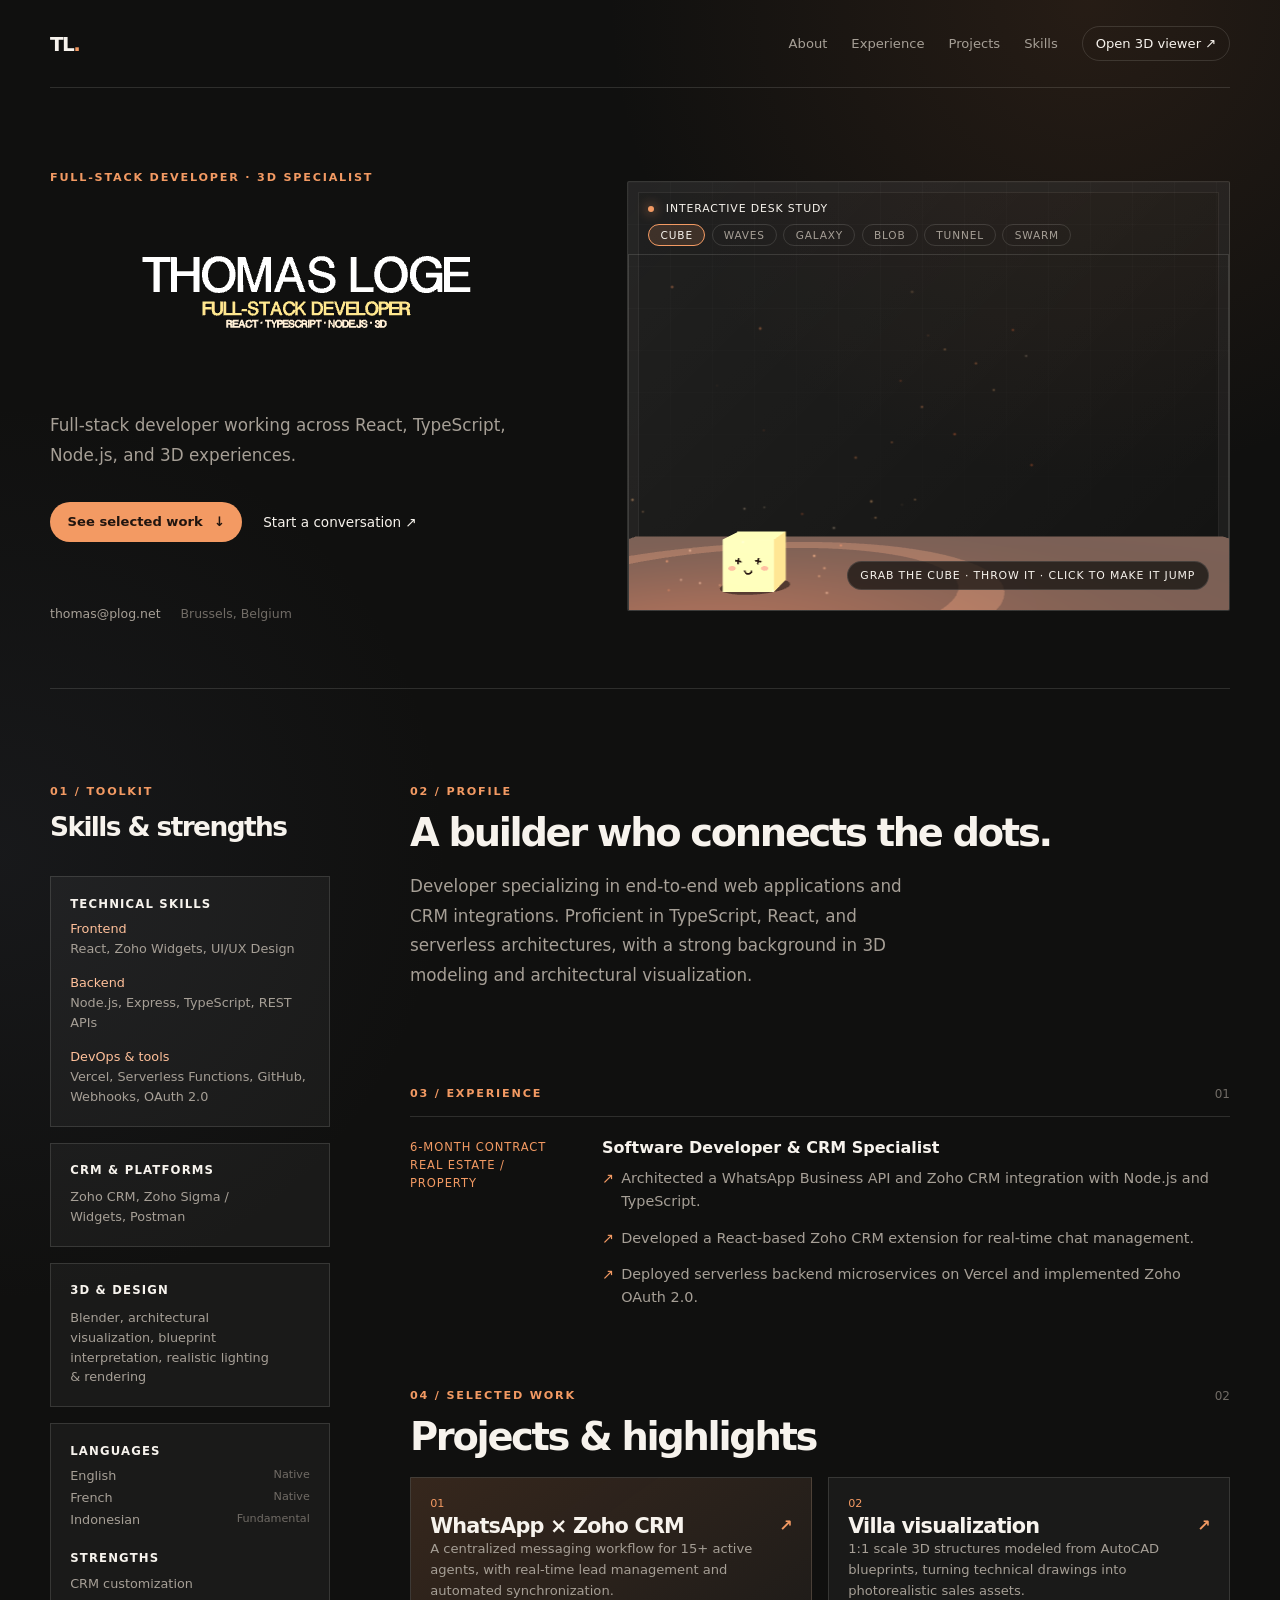
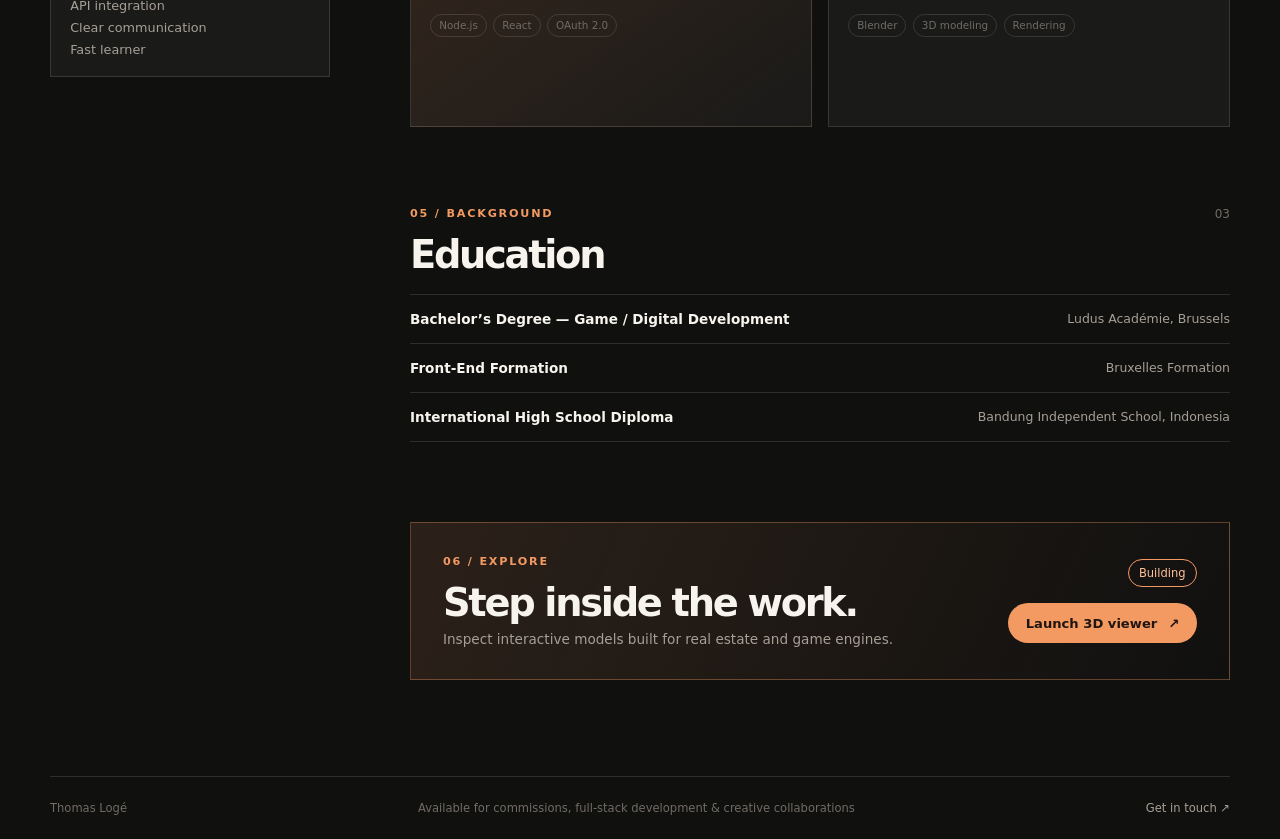
==== commit dd9bd4c0: "feat: blob bursts into spikes and changes colour on click; no text selection on draggable cards Co-A" ====
--- a/index.html
+++ b/index.html
@@ -8,7 +8,7 @@
       content="Thomas Logé is a full-stack developer and 3D specialist based in Brussels."
     />
     <title>Thomas Logé | Full-stack developer & 3D specialist</title>
-    <link rel="stylesheet" href="css/styles.css?v=20260926e" />
+    <link rel="stylesheet" href="css/styles.css?v=20260926f" />
   </head>
 
   <body>
@@ -56,7 +56,7 @@
               <button type="button" role="tab" aria-selected="true" data-demo="hero3dText" data-hint="Grab the cube · throw it · click to make it jump">Cube</button>
               <button type="button" role="tab" aria-selected="false" data-demo="heroWaves" data-hint="Move your cursor over the water">Waves</button>
               <button type="button" role="tab" aria-selected="false" data-demo="heroGalaxy" data-hint="Move your cursor to tilt it · click for a boost">Galaxy</button>
-              <button type="button" role="tab" aria-selected="false" data-demo="heroBlob" data-hint="Move your cursor · the blob reaches for it">Blob</button>
+              <button type="button" role="tab" aria-selected="false" data-demo="heroBlob" data-hint="Move your cursor · click to transform it">Blob</button>
               <button type="button" role="tab" aria-selected="false" data-demo="heroTunnel" data-hint="Steer with your cursor · hold the click to go faster">Tunnel</button>
               <button type="button" role="tab" aria-selected="false" data-demo="heroSwarm" data-hint="Move to attract the swarm · click to explode it">Swarm</button>
             </div>
@@ -222,6 +222,6 @@
     <script type="importmap">
       {"imports":{"three":"./js/libs/package/build/three.module.js"}}
     </script>
-    <script type="module" src="js/home.js?v=20260926f"></script>
+    <script type="module" src="js/home.js?v=20260926h"></script>
   </body>
 </html>
--- a/css/styles.css
+++ b/css/styles.css
@@ -102,7 +102,7 @@
 .feature-list li { position: relative; padding-left: 1.2rem; }
 .feature-list li::before { content: "↗"; position: absolute; left: 0; color: var(--orange); }
 .project-grid { display: grid; grid-template-columns: repeat(2, minmax(0, 1fr)); gap: 1rem; }
-.project-card { min-height: 250px; position: relative; display: flex; flex-direction: column; cursor: grab; transform: translate3d(0,0,0) rotate(0deg); transition: border-color .2s ease, background .2s ease, transform .18s ease, box-shadow .2s ease; touch-action: none; }
+.project-card { min-height: 250px; position: relative; display: flex; flex-direction: column; cursor: grab; transform: translate3d(0,0,0) rotate(0deg); transition: border-color .2s ease, background .2s ease, transform .18s ease, box-shadow .2s ease; touch-action: none; user-select: none; -webkit-user-select: none; }
 .project-card:active { cursor: grabbing; }
 .project-card:hover, .project-card.is-expanded { border-color: rgba(243,154,99,.5); box-shadow: 0 18px 35px rgba(0,0,0,.16); }
 .project-card-accent { background: linear-gradient(145deg, rgba(243,154,99,.17), var(--panel)); }
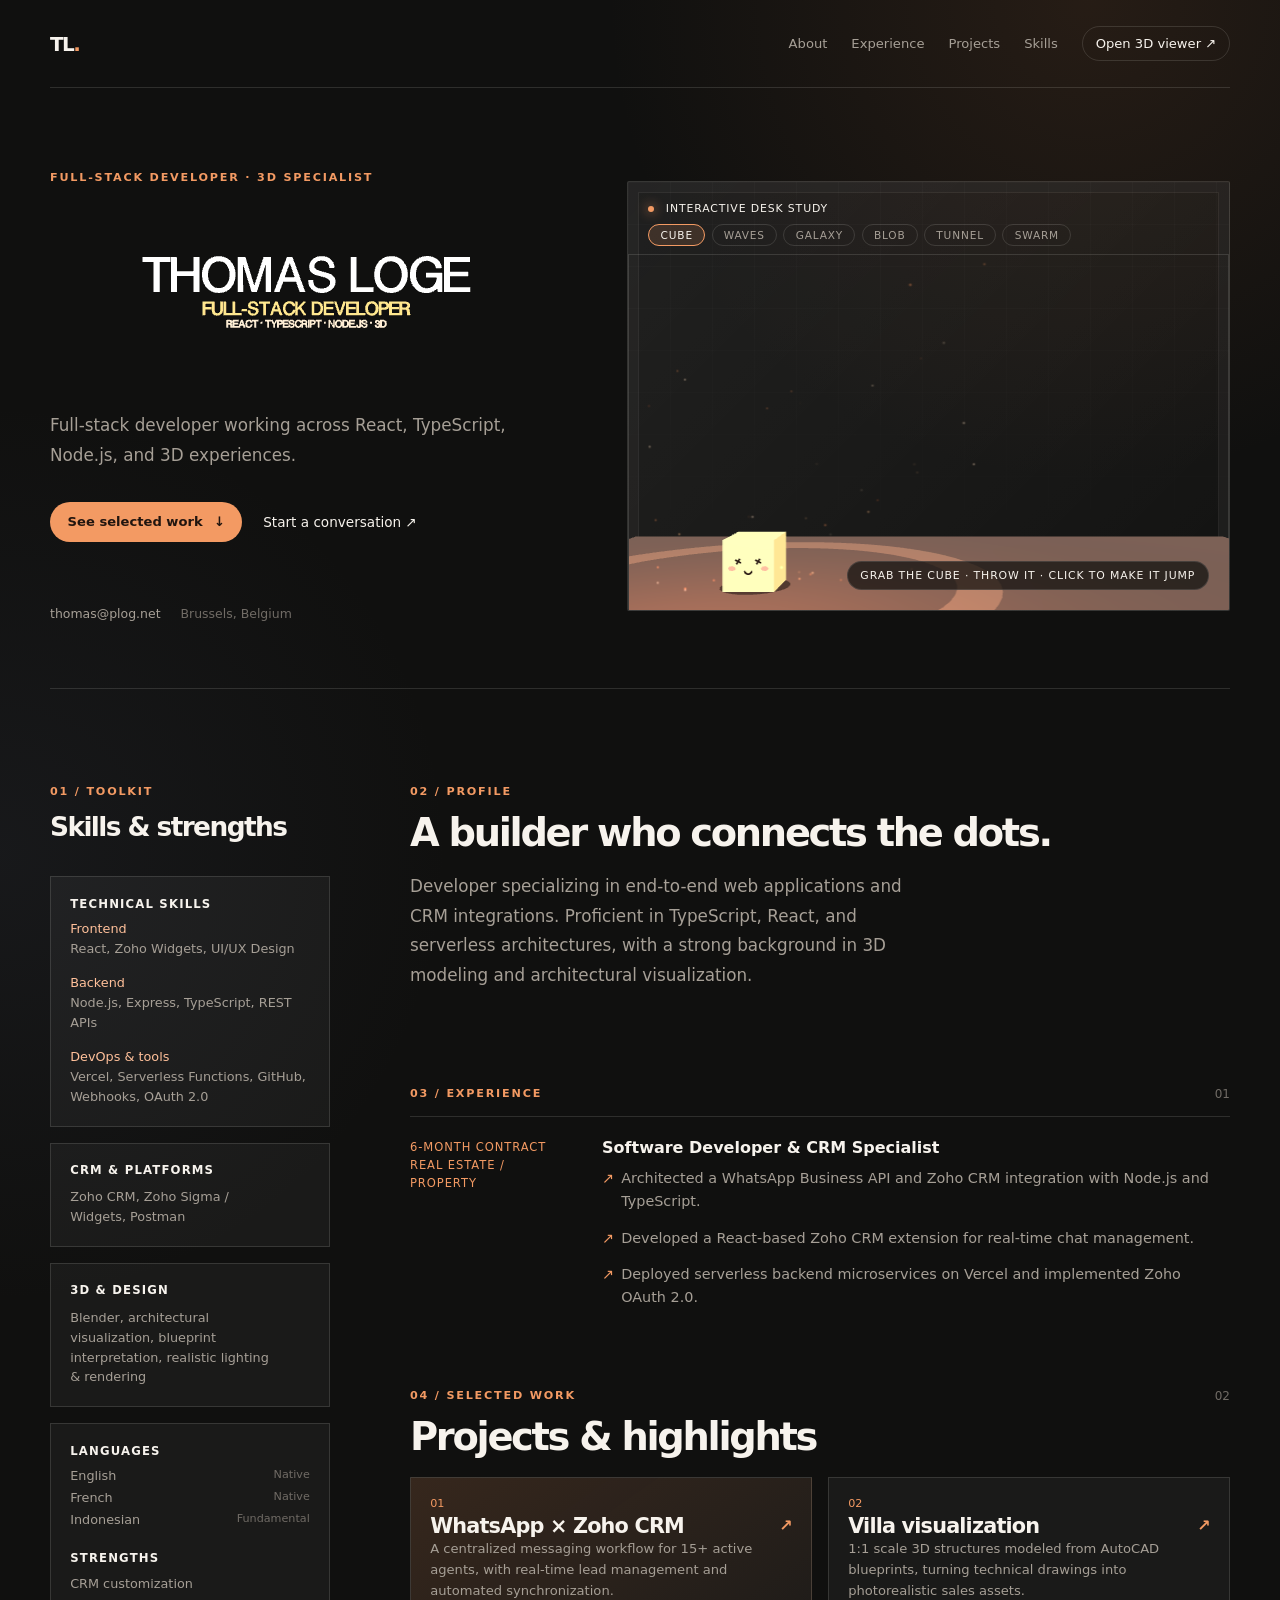
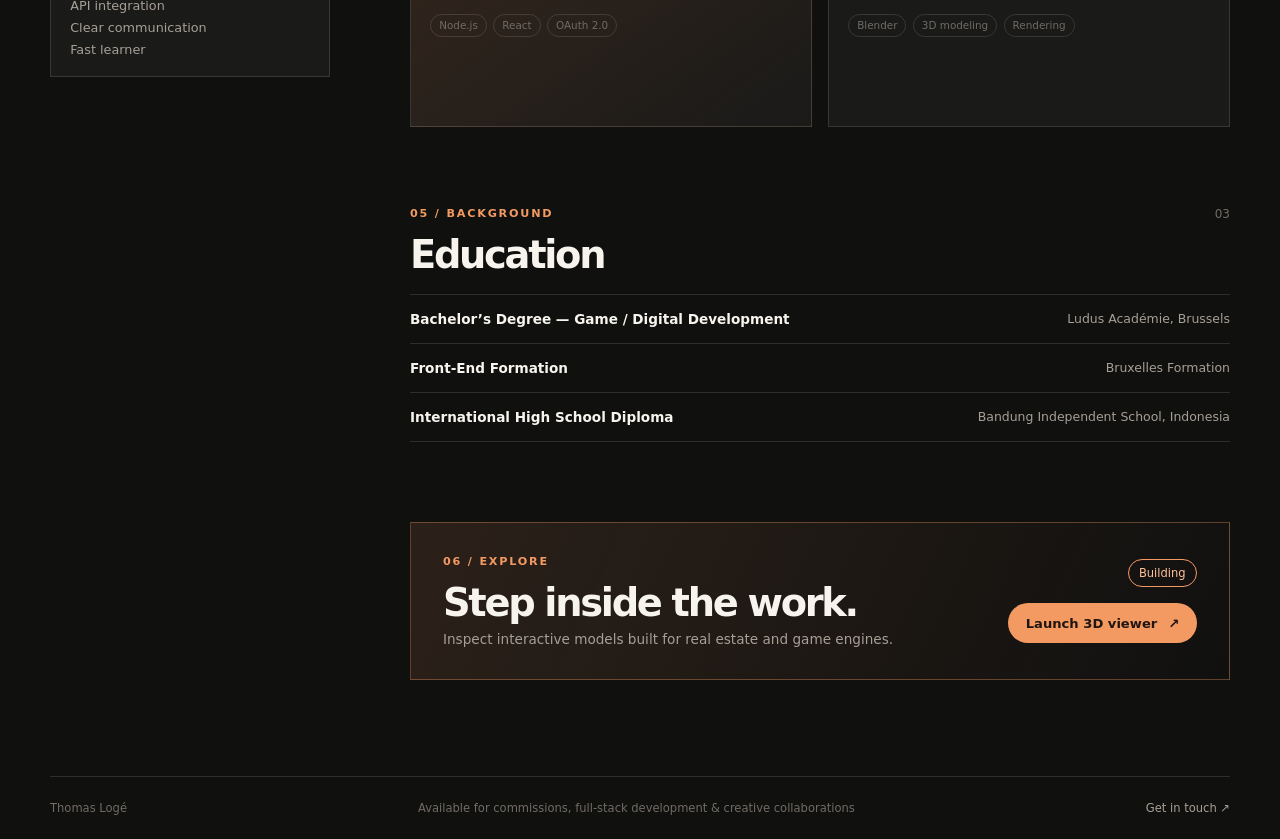
==== commit 6c8c628b: "fix: a click on the cube makes it really jump, with a spin A quick press without moving was treated " ====
--- a/index.html
+++ b/index.html
@@ -222,6 +222,6 @@
     <script type="importmap">
       {"imports":{"three":"./js/libs/package/build/three.module.js"}}
     </script>
-    <script type="module" src="js/home.js?v=20260926h"></script>
+    <script type="module" src="js/home.js?v=20260926i"></script>
   </body>
 </html>
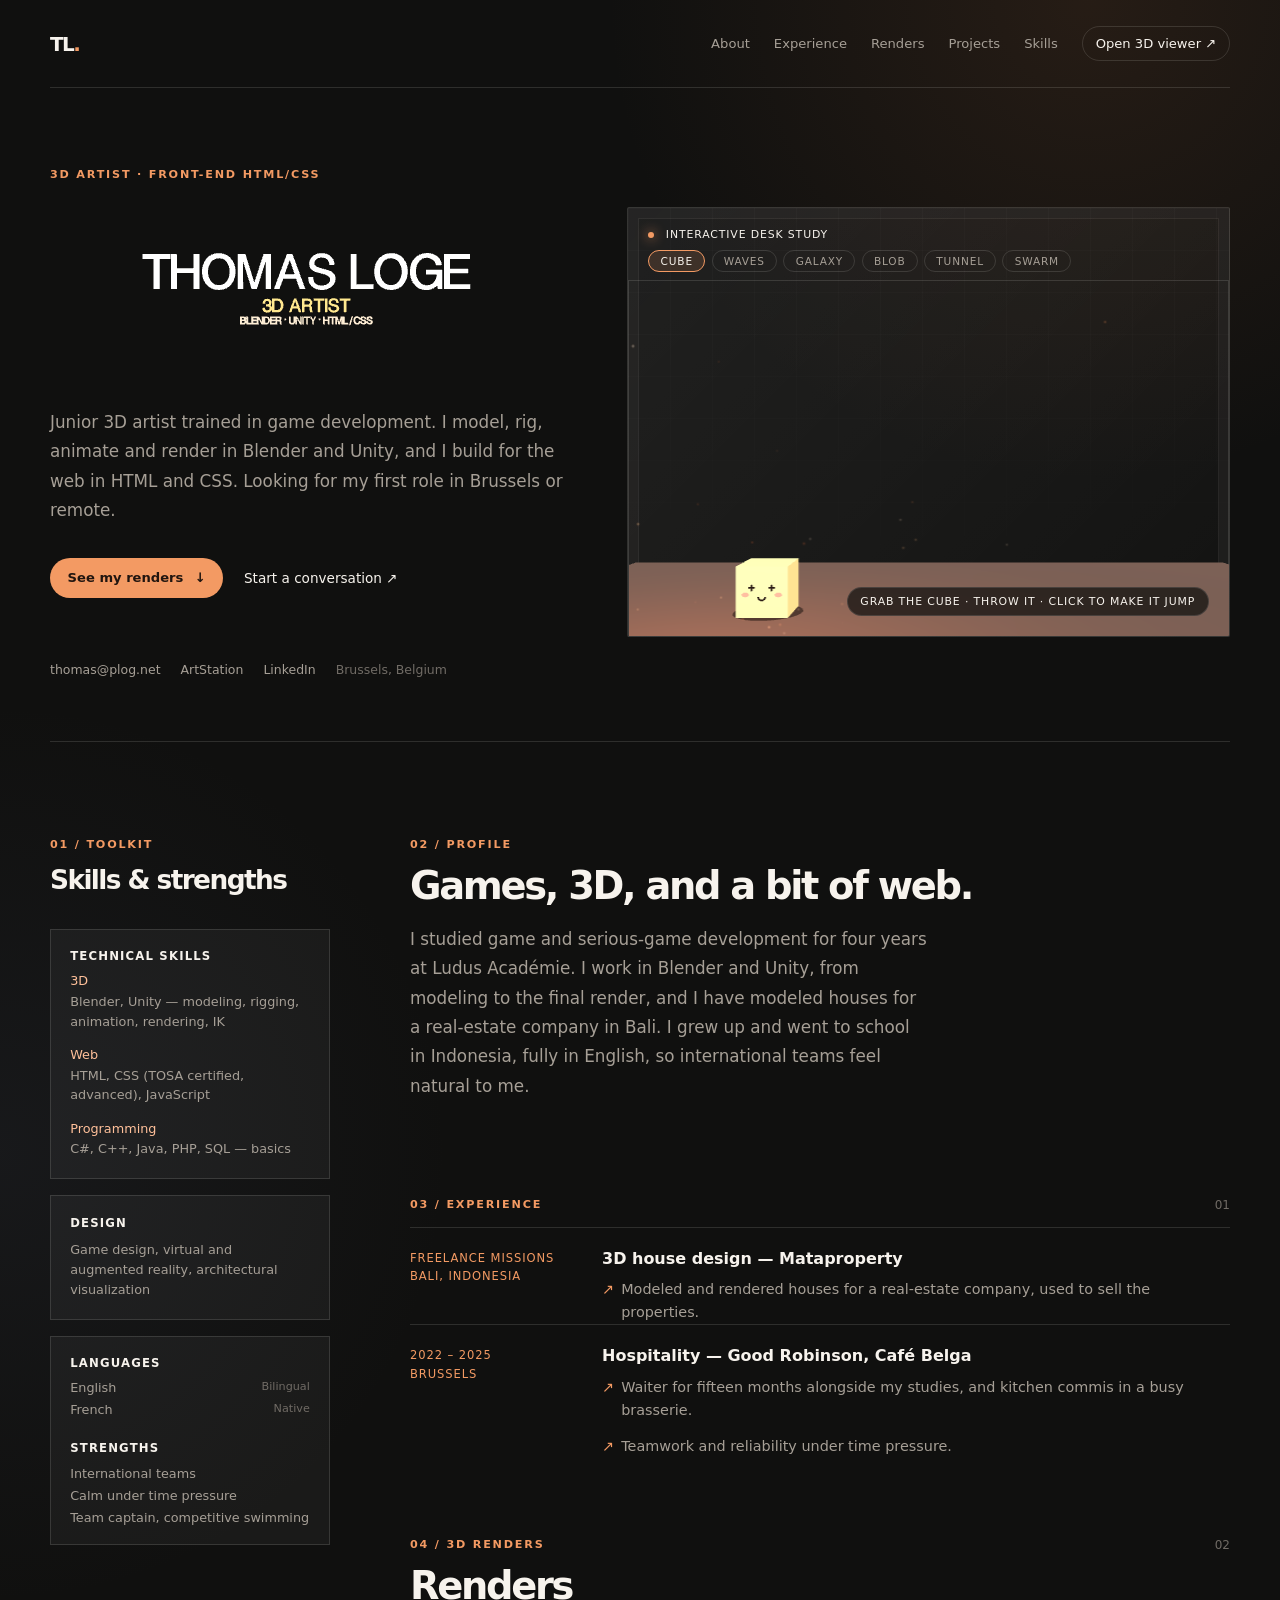
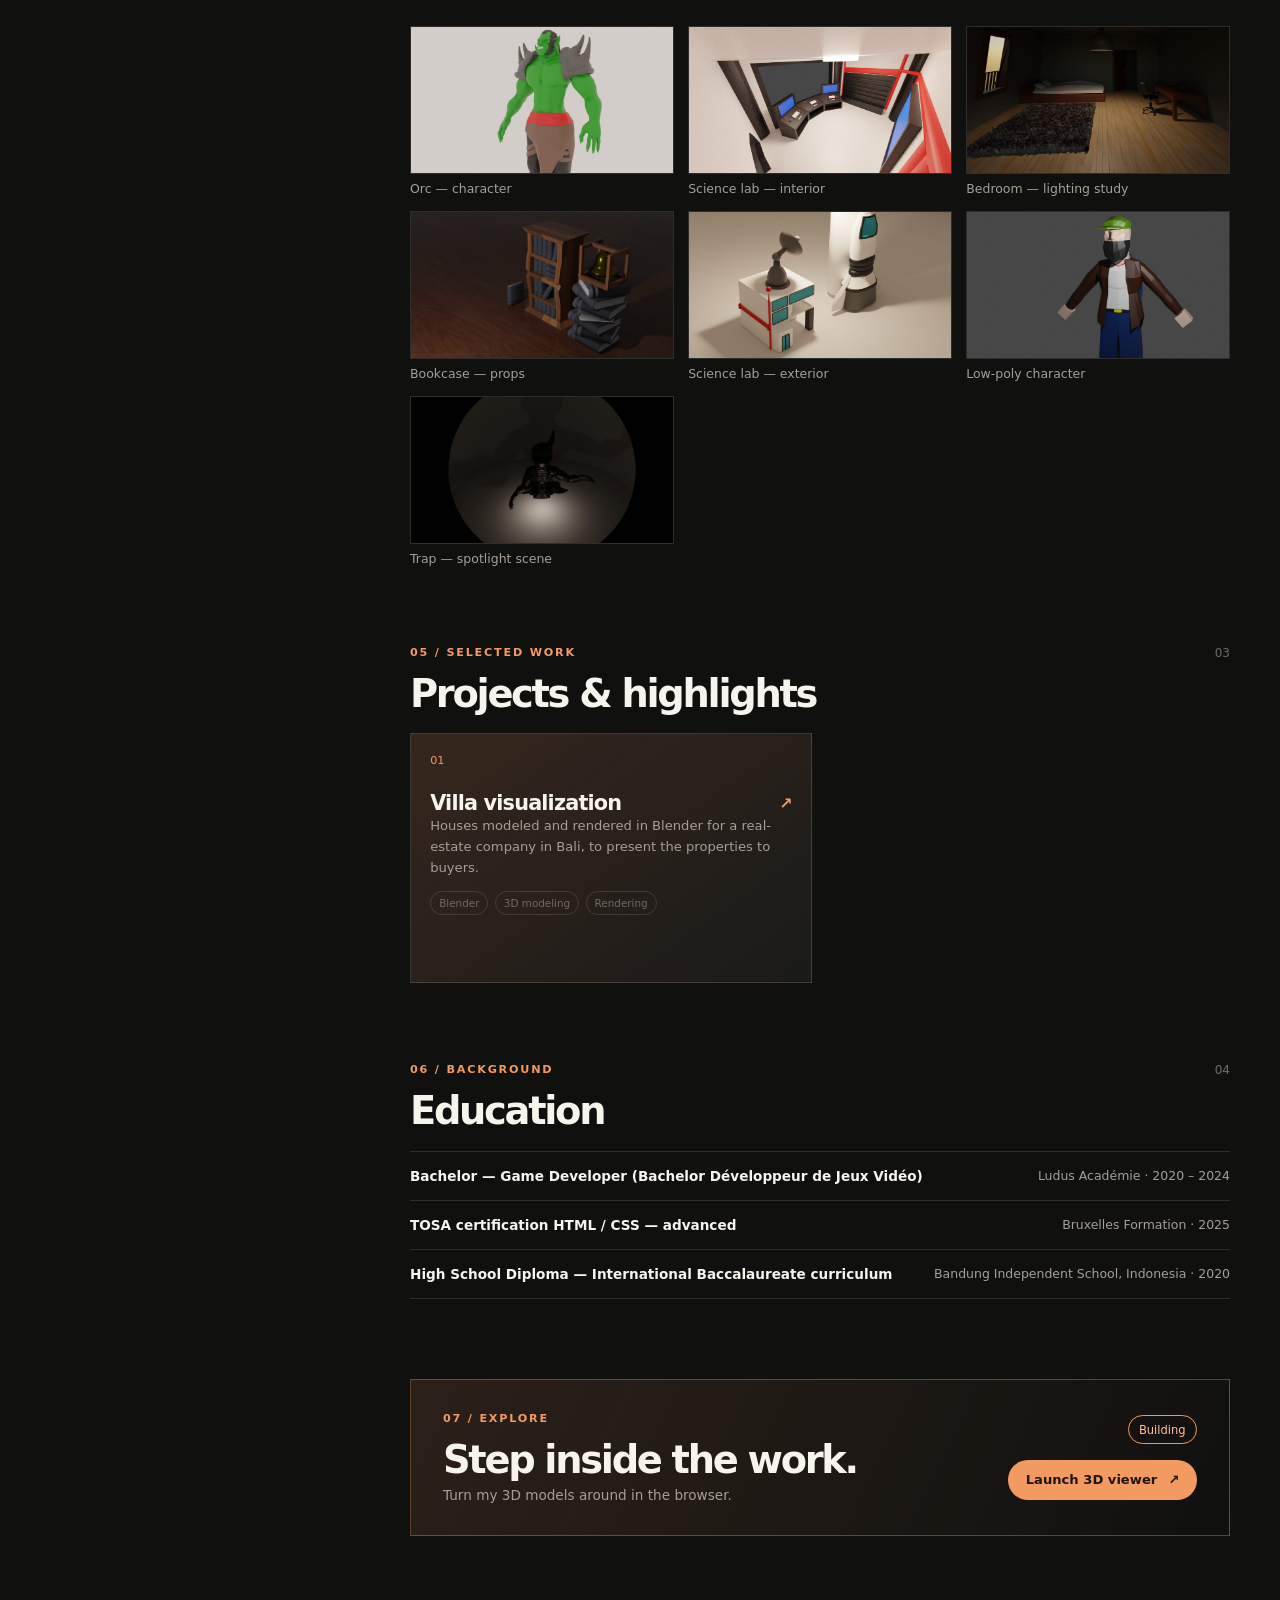
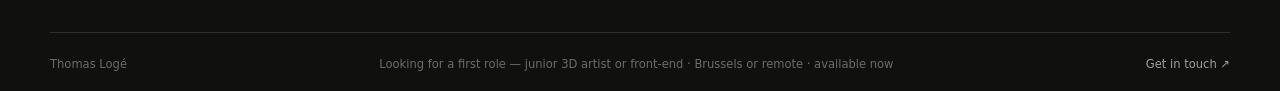
==== commit 45d445e3: "feat: position the site as a junior 3D artist, add a renders gallery Align the page with the 2026 CV" ====
--- a/index.html
+++ b/index.html
@@ -5,10 +5,10 @@
     <meta name="viewport" content="width=device-width, initial-scale=1.0" />
     <meta
       name="description"
-      content="Thomas Logé is a full-stack developer and 3D specialist based in Brussels."
+      content="Thomas Logé, junior 3D artist in Brussels: Blender and Unity modeling, rigging, animation and rendering, plus front-end HTML/CSS."
     />
-    <title>Thomas Logé | Full-stack developer & 3D specialist</title>
-    <link rel="stylesheet" href="css/styles.css?v=20260926f" />
+    <title>Thomas Logé | 3D Artist · Blender & Unity</title>
+    <link rel="stylesheet" href="css/styles.css?v=20260926g" />
   </head>
 
   <body>
@@ -18,6 +18,7 @@
         <nav class="nav-links" aria-label="Primary navigation">
           <a href="#about">About</a>
           <a href="#experience">Experience</a>
+          <a href="#renders">Renders</a>
           <a href="#projects">Projects</a>
           <a href="#skills">Skills</a>
           <a class="nav-cta" href="pages/viewer.html">Open 3D viewer <span aria-hidden="true">↗</span></a>
@@ -27,25 +28,28 @@
       <main>
         <section class="hero" id="about">
           <div class="hero-copy">
-            <p class="eyebrow">Full-stack developer · 3D specialist</p>
+            <p class="eyebrow">3D artist · Front-end HTML/CSS</p>
             <div class="hero-headline">
               <h1 class="sr-only">Thomas Logé</h1>
-              <canvas id="heroHeadline3d" aria-label="Interactive 3D text reading Thomas Logé, full-stack developer"></canvas>
+              <canvas id="heroHeadline3d" aria-label="Interactive 3D text reading Thomas Logé, 3D artist"></canvas>
               <div id="heroHeadlineFallback" class="hero-headline-fallback" aria-hidden="true">
                 <strong>Thomas <em>Logé</em></strong>
-                <span>Full-stack developer · React · TypeScript · Node.js · 3D</span>
+                <span>3D Artist · Blender · Unity · HTML/CSS</span>
               </div>
             </div>
             <p class="hero-text">
-              Full-stack developer working across React, TypeScript, Node.js, and 3D
-              experiences.
+              Junior 3D artist trained in game development. I model, rig, animate and
+              render in Blender and Unity, and I build for the web in HTML and CSS.
+              Looking for my first role in Brussels or remote.
             </p>
             <div class="hero-actions">
-              <a class="btn btn-primary" href="#projects">See selected work <span aria-hidden="true">↓</span></a>
+              <a class="btn btn-primary" href="#renders">See my renders <span aria-hidden="true">↓</span></a>
               <a class="text-link" href="mailto:thomas@plog.net">Start a conversation <span aria-hidden="true">↗</span></a>
             </div>
             <div class="contact-bar" aria-label="Contact details">
               <a href="mailto:thomas@plog.net">thomas@plog.net</a>
+              <a href="https://amuk8.artstation.com/" rel="noopener">ArtStation</a>
+              <a href="https://www.linkedin.com/in/thomas-log%C3%A9" rel="noopener">LinkedIn</a>
               <span>Brussels, Belgium</span>
             </div>
           </div>
@@ -84,38 +88,31 @@
             <article class="info-card">
               <h3>Technical skills</h3>
               <dl class="skill-list">
-                <div><dt>Frontend</dt><dd>React, Zoho Widgets, UI/UX Design</dd></div>
-                <div><dt>Backend</dt><dd>Node.js, Express, TypeScript, REST APIs</dd></div>
-                <div><dt>DevOps & tools</dt><dd>Vercel, Serverless Functions, GitHub, Webhooks, OAuth 2.0</dd></div>
+                <div><dt>3D</dt><dd>Blender, Unity — modeling, rigging, animation, rendering, IK</dd></div>
+                <div><dt>Web</dt><dd>HTML, CSS (TOSA certified, advanced), JavaScript</dd></div>
+                <div><dt>Programming</dt><dd>C#, C++, Java, PHP, SQL — basics</dd></div>
               </dl>
             </article>
 
             <article class="info-card compact-card">
-              <h3>CRM & platforms</h3>
-              <p>Zoho CRM, Zoho Sigma / Widgets, Postman</p>
-            </article>
-
-            <article class="info-card compact-card">
-              <h3>3D & design</h3>
-              <p>Blender, architectural visualization, blueprint interpretation, realistic lighting & rendering</p>
+              <h3>Design</h3>
+              <p>Game design, virtual and augmented reality, architectural visualization</p>
             </article>
 
             <article class="info-card split-card">
               <div>
                 <h3>Languages</h3>
                 <ul class="clean-list">
-                  <li>English <span>Native</span></li>
+                  <li>English <span>Bilingual</span></li>
                   <li>French <span>Native</span></li>
-                  <li>Indonesian <span>Fundamental</span></li>
                 </ul>
               </div>
               <div>
                 <h3>Strengths</h3>
                 <ul class="clean-list">
-                  <li>CRM customization</li>
-                  <li>API integration</li>
-                  <li>Clear communication</li>
-                  <li>Fast learner</li>
+                  <li>International teams</li>
+                  <li>Calm under time pressure</li>
+                  <li>Team captain, competitive swimming</li>
                 </ul>
               </div>
             </article>
@@ -124,11 +121,12 @@
           <div class="main-column">
             <section class="section-block" aria-labelledby="summary-title">
               <p class="eyebrow">02 / Profile</p>
-              <h2 id="summary-title">A builder who connects the dots.</h2>
+              <h2 id="summary-title">Games, 3D, and a bit of web.</h2>
               <p class="lead">
-                Developer specializing in end-to-end web applications and CRM integrations.
-                Proficient in TypeScript, React, and serverless architectures, with a strong
-                background in 3D modeling and architectural visualization.
+                I studied game and serious-game development for four years at Ludus Académie.
+                I work in Blender and Unity, from modeling to the final render, and I have
+                modeled houses for a real-estate company in Bali. I grew up and went to school
+                in Indonesia, fully in English, so international teams feel natural to me.
               </p>
             </section>
 
@@ -138,70 +136,83 @@
                 <span class="section-index">01</span>
               </div>
               <div class="timeline-item">
-                <div class="timeline-meta">6-month contract<br />Real estate / property</div>
+                <div class="timeline-meta">Freelance missions<br />Bali, Indonesia</div>
                 <div>
-                  <h3 id="experience-title">Software Developer & CRM Specialist</h3>
+                  <h3 id="experience-title">3D house design — Mataproperty</h3>
                   <ul class="feature-list">
-                    <li>Architected a WhatsApp Business API and Zoho CRM integration with Node.js and TypeScript.</li>
-                    <li>Developed a React-based Zoho CRM extension for real-time chat management.</li>
-                    <li>Deployed serverless backend microservices on Vercel and implemented Zoho OAuth 2.0.</li>
+                    <li>Modeled and rendered houses for a real-estate company, used to sell the properties.</li>
                   </ul>
                 </div>
               </div>
+              <div class="timeline-item">
+                <div class="timeline-meta">2022 – 2025<br />Brussels</div>
+                <div>
+                  <h3>Hospitality — Good Robinson, Café Belga</h3>
+                  <ul class="feature-list">
+                    <li>Waiter for fifteen months alongside my studies, and kitchen commis in a busy brasserie.</li>
+                    <li>Teamwork and reliability under time pressure.</li>
+                  </ul>
+                </div>
+              </div>
+            </section>
+
+            <section class="section-block" id="renders" aria-labelledby="renders-title">
+              <div class="section-heading">
+                <p class="eyebrow">04 / 3D renders</p>
+                <span class="section-index">02</span>
+              </div>
+              <h2 id="renders-title">Renders</h2>
+              <div class="render-grid">
+                <figure><a href="img/renders/orc.jpg"><img src="img/renders/orc.jpg" alt="Orc character model in armour" loading="lazy" /></a><figcaption>Orc — character</figcaption></figure>
+                <figure><a href="img/renders/science-lab-interior.jpg"><img src="img/renders/science-lab-interior.jpg" alt="Science lab control room interior" loading="lazy" /></a><figcaption>Science lab — interior</figcaption></figure>
+                <figure><a href="img/renders/bedroom-lighting.jpg"><img src="img/renders/bedroom-lighting.jpg" alt="Dim bedroom lit by a window at sunset" loading="lazy" /></a><figcaption>Bedroom — lighting study</figcaption></figure>
+                <figure><a href="img/renders/bookcase.jpg"><img src="img/renders/bookcase.jpg" alt="Stylized wooden bookcase with a bell" loading="lazy" /></a><figcaption>Bookcase — props</figcaption></figure>
+                <figure><a href="img/renders/science-lab.jpg"><img src="img/renders/science-lab.jpg" alt="Small science lab building next to a rocket" loading="lazy" /></a><figcaption>Science lab — exterior</figcaption></figure>
+                <figure><a href="img/renders/low-poly-character.jpg"><img src="img/renders/low-poly-character.jpg" alt="Low-poly character in a leather jacket and cap" loading="lazy" /></a><figcaption>Low-poly character</figcaption></figure>
+                <figure><a href="img/renders/trap.jpg"><img src="img/renders/trap.jpg" alt="Creature under a spotlight in the dark" loading="lazy" /></a><figcaption>Trap — spotlight scene</figcaption></figure>
+              </div>
             </section>
 
             <section class="section-block" id="projects" aria-labelledby="projects-title">
               <div class="section-heading">
-                <p class="eyebrow">04 / Selected work</p>
-                <span class="section-index">02</span>
+                <p class="eyebrow">05 / Selected work</p>
+                <span class="section-index">03</span>
               </div>
               <h2 id="projects-title">Projects & highlights</h2>
               <div class="project-grid">
                 <article class="project-card project-card-accent" data-project-card>
                   <span class="project-number">01</span>
                   <button class="project-toggle" type="button" aria-expanded="false">
-                    <span>WhatsApp × Zoho CRM</span><span class="project-arrow" aria-hidden="true">↗</span>
+                    <span>Villa visualization</span><span class="project-arrow" aria-hidden="true">↗</span>
                   </button>
-                  <p>A centralized messaging workflow for 15+ active agents, with real-time lead management and automated synchronization.</p>
-                  <div class="tag-list"><span>Node.js</span><span>React</span><span>OAuth 2.0</span></div>
+                  <p>Houses modeled and rendered in Blender for a real-estate company in Bali, to present the properties to buyers.</p>
+                  <div class="tag-list"><span>Blender</span><span>3D modeling</span><span>Rendering</span></div>
                   <div class="project-detail">
-                    <strong>What I built</strong>
-                    <p>A Node.js and TypeScript bridge, a React CRM widget, OAuth 2.0 authentication, and REST webhooks for reliable lead synchronization.</p>
+                    <strong>What I did</strong>
+                    <p>Architectural visualization: modeling each house and rendering it for property sales.</p>
                   </div>
                 </article>
-                <article class="project-card" data-project-card>
-                  <span class="project-number">02</span>
-                  <button class="project-toggle" type="button" aria-expanded="false">
-                    <span>Villa visualization</span><span class="project-arrow" aria-hidden="true">↗</span>
-                  </button>
-                  <p>1:1 scale 3D structures modeled from AutoCAD blueprints, turning technical drawings into photorealistic sales assets.</p>
-                  <div class="tag-list"><span>Blender</span><span>3D modeling</span><span>Rendering</span></div>
-                  <div class="project-detail">
-                    <strong>What I built</strong>
-                    <p>Technical models from 2D drawings, resolved design conflicts before construction, and photorealistic renders for property sales.</p>
-                  </div>
-                </article>
               </div>
             </section>
 
             <section class="section-block" aria-labelledby="education-title">
               <div class="section-heading">
-                <p class="eyebrow">05 / Background</p>
-                <span class="section-index">03</span>
+                <p class="eyebrow">06 / Background</p>
+                <span class="section-index">04</span>
               </div>
               <h2 id="education-title">Education</h2>
               <div class="education-list">
-                <div><strong>Bachelor’s Degree — Game / Digital Development</strong><span>Ludus Académie, Brussels</span></div>
-                <div><strong>Front-End Formation</strong><span>Bruxelles Formation</span></div>
-                <div><strong>International High School Diploma</strong><span>Bandung Independent School, Indonesia</span></div>
+                <div><strong>Bachelor — Game Developer (Bachelor Développeur de Jeux Vidéo)</strong><span>Ludus Académie · 2020 – 2024</span></div>
+                <div><strong>TOSA certification HTML / CSS — advanced</strong><span>Bruxelles Formation · 2025</span></div>
+                <div><strong>High School Diploma — International Baccalaureate curriculum</strong><span>Bandung Independent School, Indonesia · 2020</span></div>
               </div>
             </section>
 
             <section class="viewer-promo" aria-labelledby="viewer-title">
               <div>
-                <p class="eyebrow">06 / Explore</p>
+                <p class="eyebrow">07 / Explore</p>
                 <h2 id="viewer-title">Step inside the work.</h2>
-                <p>Inspect interactive models built for real estate and game engines.</p>
+                <p>Turn my 3D models around in the browser.</p>
               </div>
               <div class="model-launcher">
                 <div id="modelList" class="model-list"><span class="muted">Loading models…</span></div>
@@ -214,7 +225,7 @@
 
       <footer class="footer">
         <span>Thomas Logé</span>
-        <span>Available for commissions, full-stack development & creative collaborations</span>
+        <span>Looking for a first role — junior 3D artist or front-end · Brussels or remote · available now</span>
         <a href="mailto:thomas@plog.net">Get in touch ↗</a>
       </footer>
     </div>
@@ -222,6 +233,6 @@
     <script type="importmap">
       {"imports":{"three":"./js/libs/package/build/three.module.js"}}
     </script>
-    <script type="module" src="js/home.js?v=20260926i"></script>
+    <script type="module" src="js/home.js?v=20260926j"></script>
   </body>
 </html>
--- a/css/styles.css
+++ b/css/styles.css
@@ -118,6 +118,11 @@
 .project-card.is-expanded .project-detail { grid-template-rows: 1fr; opacity: 1; margin-top: 1rem; }
 .tag-list { display: flex; flex-wrap: wrap; gap: .4rem; }
 .tag-list span { padding: .3rem .5rem; border: 1px solid var(--line); border-radius: 999px; color: var(--faint); font-size: .65rem; }
+.render-grid { display: grid; grid-template-columns: repeat(auto-fill, minmax(220px, 1fr)); gap: .9rem; }
+.render-grid figure { margin: 0; }
+.render-grid img { display: block; width: 100%; aspect-ratio: 16 / 9; object-fit: cover; border: 1px solid var(--line); transition: border-color .2s ease; }
+.render-grid a:hover img, .render-grid a:focus-visible img { border-color: var(--orange); }
+.render-grid figcaption { margin-top: .45rem; color: var(--muted); font-size: .78rem; }
 .education-list { border-top: 1px solid var(--line); }
 .education-list div { display: flex; justify-content: space-between; gap: 1rem; padding: 1rem 0; border-bottom: 1px solid var(--line); font-size: .85rem; }
 .education-list span { color: var(--muted); font-size: .78rem; text-align: right; }
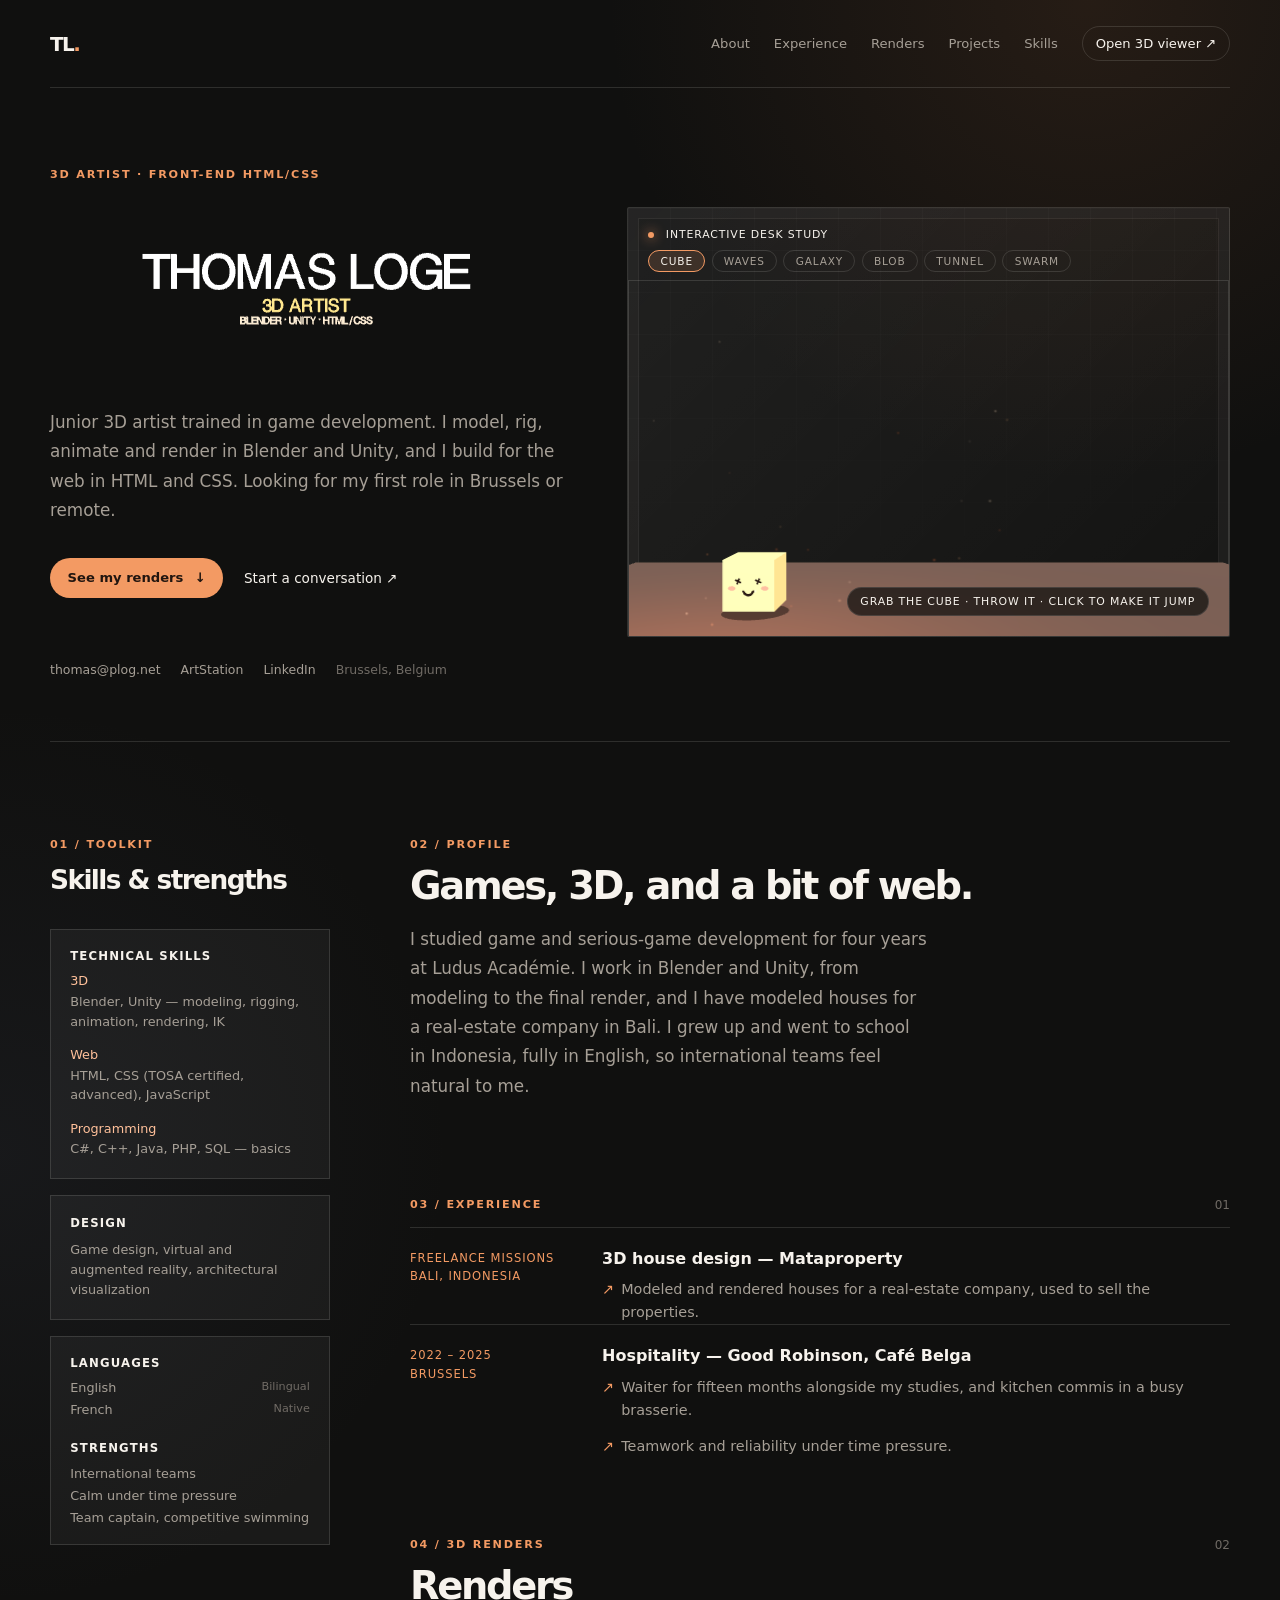
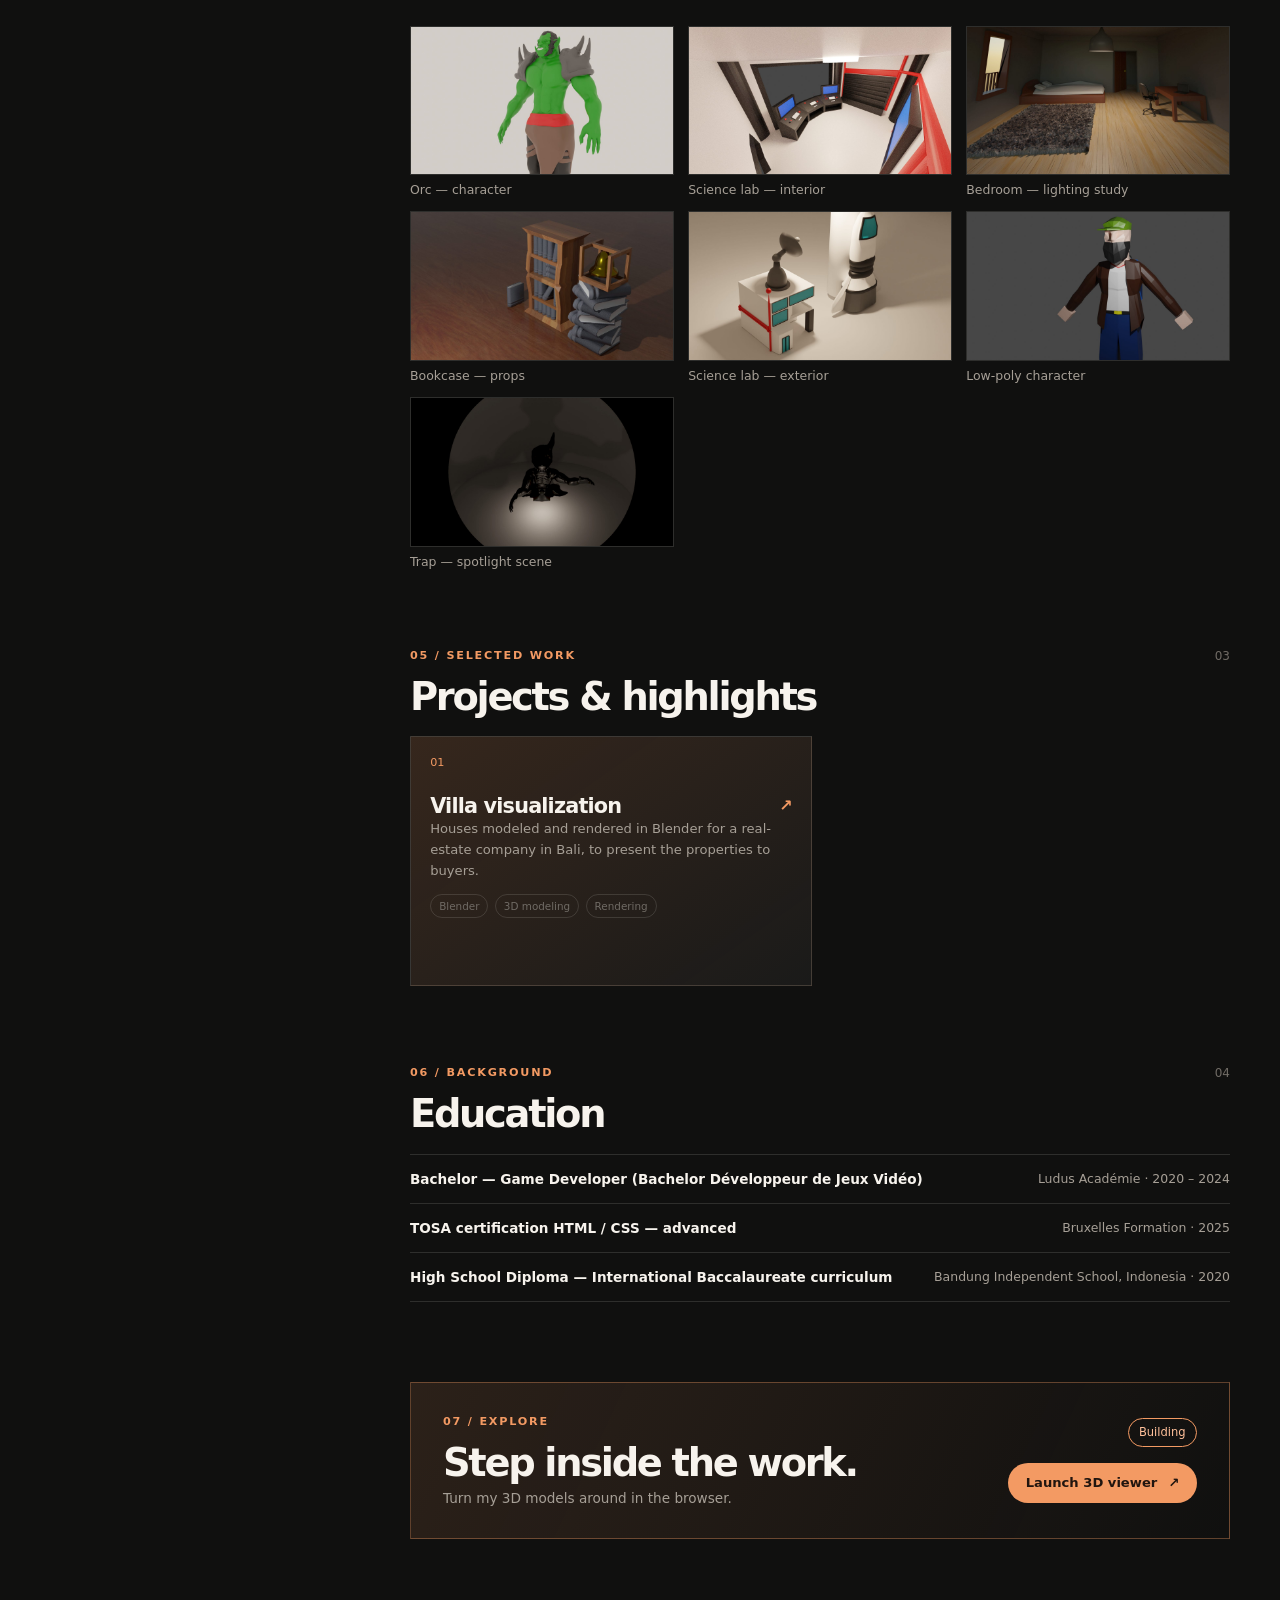
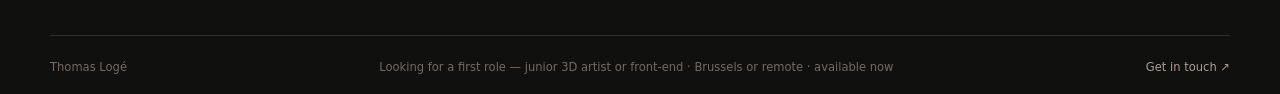
==== commit 09a254a9: "feat: lightbox for the renders gallery; brighten the three darkest renders Native <dialog>: arrows, " ====
--- a/index.html
+++ b/index.html
@@ -8,7 +8,7 @@
       content="Thomas Logé, junior 3D artist in Brussels: Blender and Unity modeling, rigging, animation and rendering, plus front-end HTML/CSS."
     />
     <title>Thomas Logé | 3D Artist · Blender & Unity</title>
-    <link rel="stylesheet" href="css/styles.css?v=20260926g" />
+    <link rel="stylesheet" href="css/styles.css?v=20260926i" />
   </head>
 
   <body>
@@ -165,12 +165,22 @@
               <div class="render-grid">
                 <figure><a href="img/renders/orc.jpg"><img src="img/renders/orc.jpg" alt="Orc character model in armour" loading="lazy" /></a><figcaption>Orc — character</figcaption></figure>
                 <figure><a href="img/renders/science-lab-interior.jpg"><img src="img/renders/science-lab-interior.jpg" alt="Science lab control room interior" loading="lazy" /></a><figcaption>Science lab — interior</figcaption></figure>
-                <figure><a href="img/renders/bedroom-lighting.jpg"><img src="img/renders/bedroom-lighting.jpg" alt="Dim bedroom lit by a window at sunset" loading="lazy" /></a><figcaption>Bedroom — lighting study</figcaption></figure>
-                <figure><a href="img/renders/bookcase.jpg"><img src="img/renders/bookcase.jpg" alt="Stylized wooden bookcase with a bell" loading="lazy" /></a><figcaption>Bookcase — props</figcaption></figure>
+                <figure><a href="img/renders/bedroom-lighting.jpg?v=2"><img src="img/renders/bedroom-lighting.jpg?v=2" alt="Dim bedroom lit by a window at sunset" loading="lazy" /></a><figcaption>Bedroom — lighting study</figcaption></figure>
+                <figure><a href="img/renders/bookcase.jpg?v=2"><img src="img/renders/bookcase.jpg?v=2" alt="Stylized wooden bookcase with a bell" loading="lazy" /></a><figcaption>Bookcase — props</figcaption></figure>
                 <figure><a href="img/renders/science-lab.jpg"><img src="img/renders/science-lab.jpg" alt="Small science lab building next to a rocket" loading="lazy" /></a><figcaption>Science lab — exterior</figcaption></figure>
                 <figure><a href="img/renders/low-poly-character.jpg"><img src="img/renders/low-poly-character.jpg" alt="Low-poly character in a leather jacket and cap" loading="lazy" /></a><figcaption>Low-poly character</figcaption></figure>
-                <figure><a href="img/renders/trap.jpg"><img src="img/renders/trap.jpg" alt="Creature under a spotlight in the dark" loading="lazy" /></a><figcaption>Trap — spotlight scene</figcaption></figure>
-              </div>
+                <figure><a href="img/renders/trap.jpg?v=2"><img src="img/renders/trap.jpg?v=2" alt="Creature under a spotlight in the dark" loading="lazy" /></a><figcaption>Trap — spotlight scene</figcaption></figure>
+              </div>
+              <dialog id="lightbox" class="lightbox" aria-label="Render viewer">
+                <button class="lightbox-close" type="button" aria-label="Close">×</button>
+                <p class="lightbox-count"></p>
+                <button class="lightbox-prev" type="button" aria-label="Previous render">‹</button>
+                <figure>
+                  <img alt="" />
+                  <figcaption></figcaption>
+                </figure>
+                <button class="lightbox-next" type="button" aria-label="Next render">›</button>
+              </dialog>
             </section>
 
             <section class="section-block" id="projects" aria-labelledby="projects-title">
@@ -233,6 +243,6 @@
     <script type="importmap">
       {"imports":{"three":"./js/libs/package/build/three.module.js"}}
     </script>
-    <script type="module" src="js/home.js?v=20260926j"></script>
+    <script type="module" src="js/home.js?v=20260926k"></script>
   </body>
 </html>
--- a/css/styles.css
+++ b/css/styles.css
@@ -120,8 +120,32 @@
 .tag-list span { padding: .3rem .5rem; border: 1px solid var(--line); border-radius: 999px; color: var(--faint); font-size: .65rem; }
 .render-grid { display: grid; grid-template-columns: repeat(auto-fill, minmax(220px, 1fr)); gap: .9rem; }
 .render-grid figure { margin: 0; }
-.render-grid img { display: block; width: 100%; aspect-ratio: 16 / 9; object-fit: cover; border: 1px solid var(--line); transition: border-color .2s ease; }
-.render-grid a:hover img, .render-grid a:focus-visible img { border-color: var(--orange); }
+.render-grid a { display: block; overflow: hidden; border: 1px solid var(--line); cursor: zoom-in; transition: border-color .2s ease; }
+.render-grid img { display: block; width: 100%; aspect-ratio: 16 / 9; object-fit: cover; transition: transform .45s ease; }
+.render-grid a:hover, .render-grid a:focus-visible { border-color: var(--orange); }
+.render-grid a:hover img, .render-grid a:focus-visible img { transform: scale(1.05); }
+
+/* Visionneuse des rendus */
+html:has(.lightbox[open]) { overflow: hidden; }
+.lightbox { width: 100vw; height: 100vh; max-width: none; max-height: none; margin: 0; padding: 3.5rem 4.5rem; border: 0; background: transparent; color: var(--ink); }
+.lightbox[open] { display: grid; place-items: center; animation: lightbox-in .25s ease; }
+.lightbox::backdrop { background: rgba(8,8,7,.88); backdrop-filter: blur(8px); }
+@keyframes lightbox-in { from { opacity: 0; } }
+.lightbox figure { min-width: 0; display: flex; flex-direction: column; align-items: center; gap: .8rem; max-width: 100%; margin: 0; }
+.lightbox img { max-width: 100%; max-height: calc(100vh - 9rem); object-fit: contain; border: 1px solid var(--line); box-shadow: 0 30px 80px rgba(0,0,0,.55); opacity: 0; transform: scale(.96); transition: opacity .3s ease, transform .3s ease; user-select: none; -webkit-user-drag: none; }
+.lightbox img.is-shown { opacity: 1; transform: none; }
+.lightbox figcaption { color: var(--muted); font-size: .85rem; }
+.lightbox button { position: absolute; z-index: 2; width: 2.75rem; height: 2.75rem; border: 1px solid var(--line); border-radius: 999px; background: rgba(16,16,15,.8); color: var(--ink); font: inherit; font-size: 1.5rem; line-height: 1; cursor: pointer; }
+.lightbox button:hover, .lightbox button:focus-visible { border-color: var(--orange); }
+.lightbox-close { top: 1rem; right: 1rem; }
+.lightbox-prev, .lightbox-next { top: 50%; transform: translateY(-50%); }
+.lightbox-prev { left: 1rem; }
+.lightbox-next { right: 1rem; }
+.lightbox-count { position: absolute; top: 1.55rem; left: 1.25rem; margin: 0; color: var(--muted); font-size: .78rem; letter-spacing: .08em; }
+@media (max-width: 520px) {
+  .lightbox { padding: 3.5rem .75rem 4.75rem; }
+  .lightbox-prev, .lightbox-next { top: auto; bottom: 1rem; transform: none; }
+}
 .render-grid figcaption { margin-top: .45rem; color: var(--muted); font-size: .78rem; }
 .education-list { border-top: 1px solid var(--line); }
 .education-list div { display: flex; justify-content: space-between; gap: 1rem; padding: 1rem 0; border-bottom: 1px solid var(--line); font-size: .85rem; }
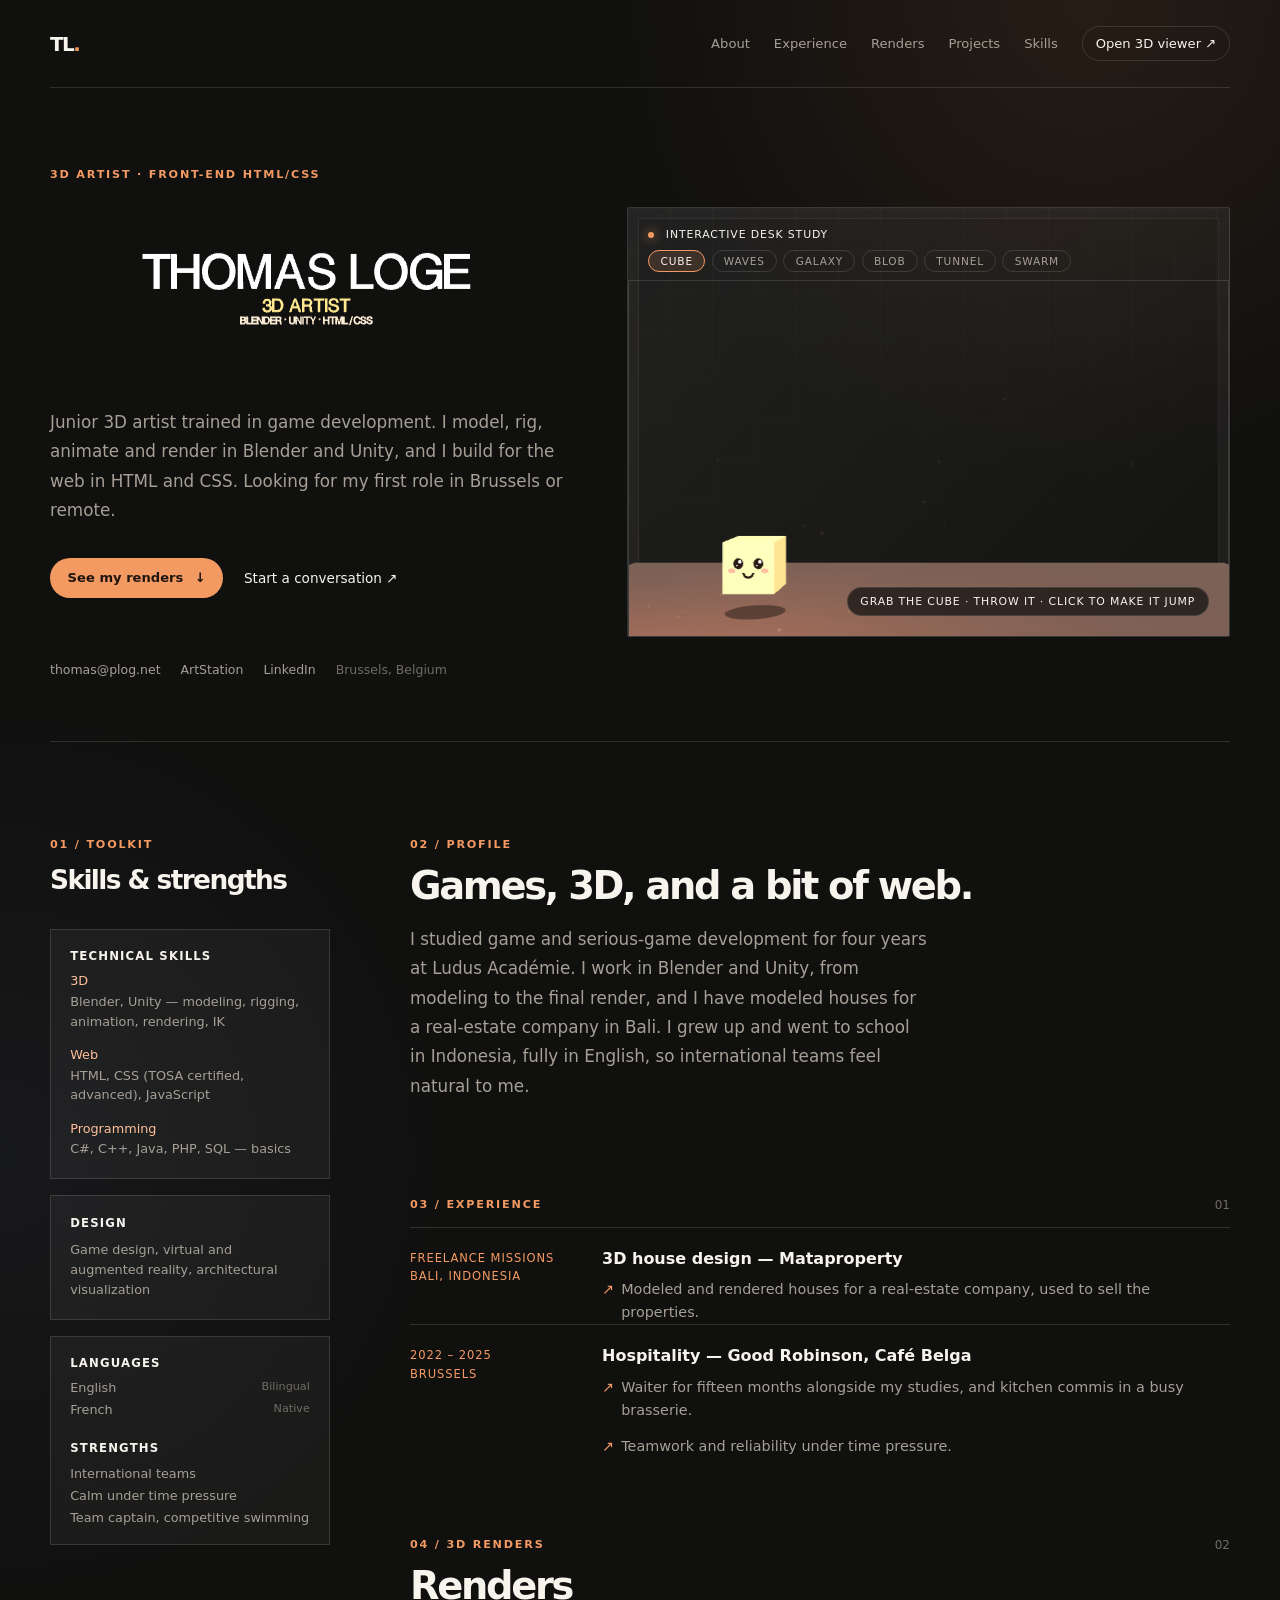
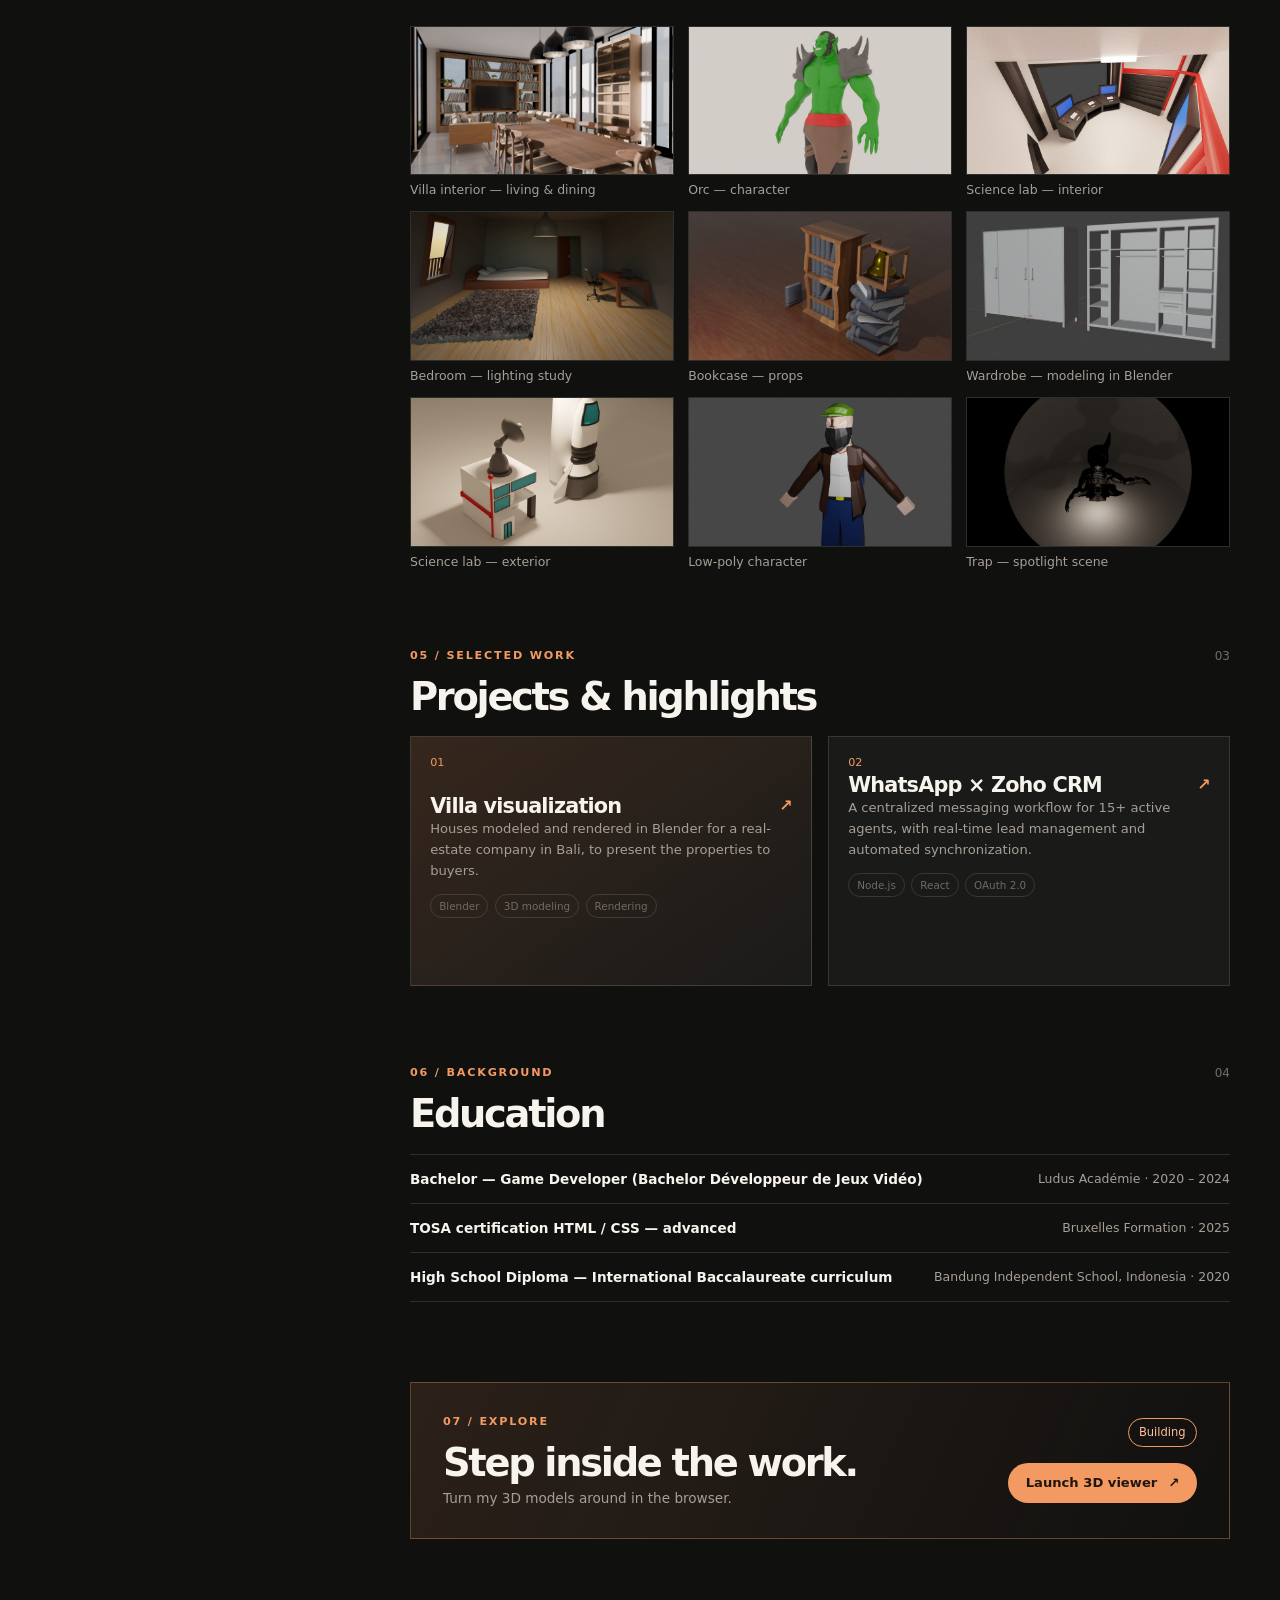
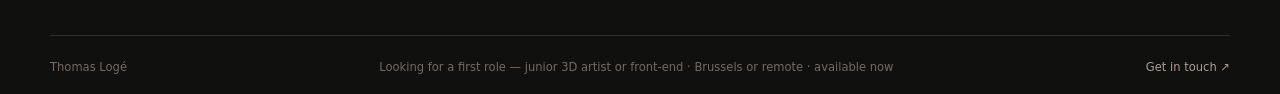
==== commit 10e61ae6: "feat: add villa interior and wardrobe modeling renders; restore the Zoho CRM project card The mailbo" ====
--- a/index.html
+++ b/index.html
@@ -163,10 +163,12 @@
               </div>
               <h2 id="renders-title">Renders</h2>
               <div class="render-grid">
+                <figure><a href="img/renders/villa-interior.jpg"><img src="img/renders/villa-interior.jpg" alt="Sunlit villa living and dining room with a wooden bookcase wall and black pendant lamps" loading="lazy" /></a><figcaption>Villa interior — living &amp; dining</figcaption></figure>
                 <figure><a href="img/renders/orc.jpg"><img src="img/renders/orc.jpg" alt="Orc character model in armour" loading="lazy" /></a><figcaption>Orc — character</figcaption></figure>
                 <figure><a href="img/renders/science-lab-interior.jpg"><img src="img/renders/science-lab-interior.jpg" alt="Science lab control room interior" loading="lazy" /></a><figcaption>Science lab — interior</figcaption></figure>
                 <figure><a href="img/renders/bedroom-lighting.jpg?v=2"><img src="img/renders/bedroom-lighting.jpg?v=2" alt="Dim bedroom lit by a window at sunset" loading="lazy" /></a><figcaption>Bedroom — lighting study</figcaption></figure>
                 <figure><a href="img/renders/bookcase.jpg?v=2"><img src="img/renders/bookcase.jpg?v=2" alt="Stylized wooden bookcase with a bell" loading="lazy" /></a><figcaption>Bookcase — props</figcaption></figure>
+                <figure><a href="img/renders/wardrobe-modeling.jpg"><img src="img/renders/wardrobe-modeling.jpg" alt="Wardrobe and open dressing modeled in the Blender viewport" loading="lazy" /></a><figcaption>Wardrobe — modeling in Blender</figcaption></figure>
                 <figure><a href="img/renders/science-lab.jpg"><img src="img/renders/science-lab.jpg" alt="Small science lab building next to a rocket" loading="lazy" /></a><figcaption>Science lab — exterior</figcaption></figure>
                 <figure><a href="img/renders/low-poly-character.jpg"><img src="img/renders/low-poly-character.jpg" alt="Low-poly character in a leather jacket and cap" loading="lazy" /></a><figcaption>Low-poly character</figcaption></figure>
                 <figure><a href="img/renders/trap.jpg?v=2"><img src="img/renders/trap.jpg?v=2" alt="Creature under a spotlight in the dark" loading="lazy" /></a><figcaption>Trap — spotlight scene</figcaption></figure>
@@ -202,6 +204,18 @@
                     <p>Architectural visualization: modeling each house and rendering it for property sales.</p>
                   </div>
                 </article>
+                <article class="project-card" data-project-card>
+                  <span class="project-number">02</span>
+                  <button class="project-toggle" type="button" aria-expanded="false">
+                    <span>WhatsApp × Zoho CRM</span><span class="project-arrow" aria-hidden="true">↗</span>
+                  </button>
+                  <p>A centralized messaging workflow for 15+ active agents, with real-time lead management and automated synchronization.</p>
+                  <div class="tag-list"><span>Node.js</span><span>React</span><span>OAuth 2.0</span></div>
+                  <div class="project-detail">
+                    <strong>What I built</strong>
+                    <p>A Node.js and TypeScript bridge, a React CRM widget, OAuth 2.0 authentication, and REST webhooks for reliable lead synchronization.</p>
+                  </div>
+                </article>
               </div>
             </section>
 
